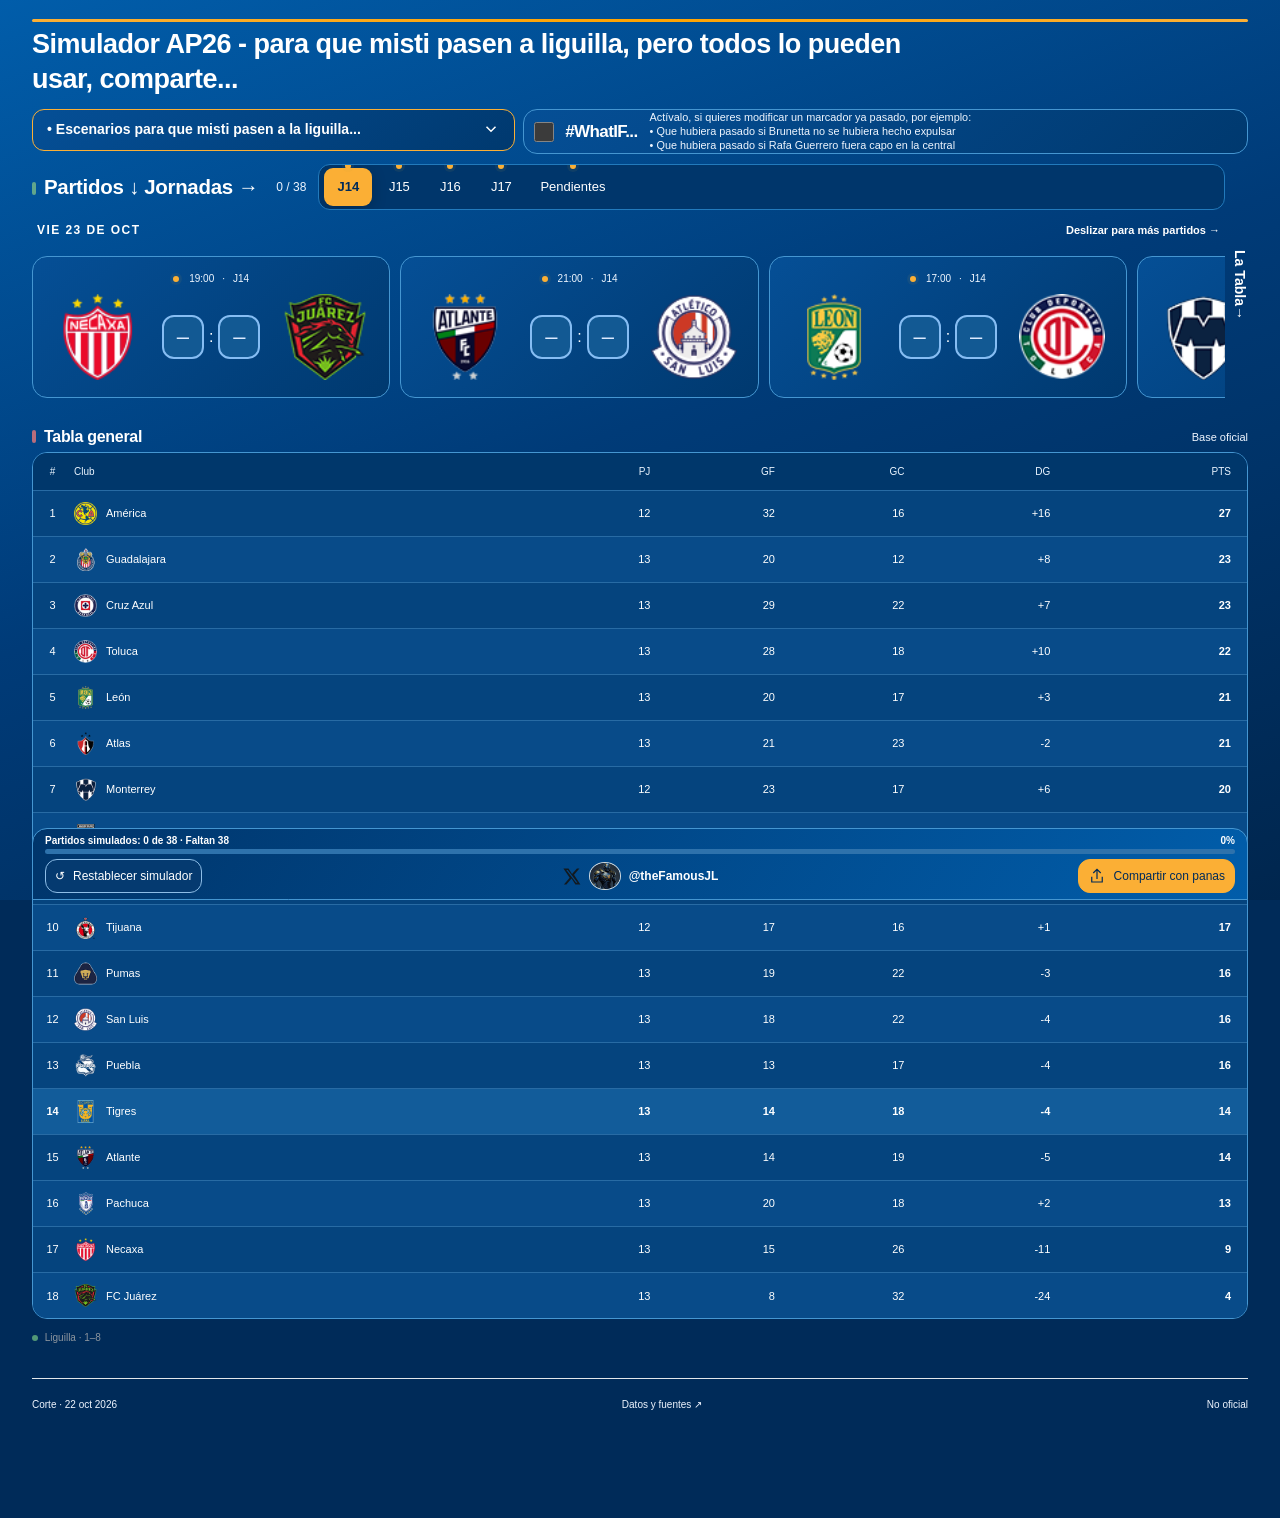
==== index.html @ 6bd2f75b "Add files via upload" ====
<!DOCTYPE html>
<html lang="es"><head><meta charset="utf-8"/><meta content="width=device-width,initial-scale=1,viewport-fit=cover" name="viewport"/><meta content="#015DAA" name="theme-color"/><meta content="Simulador de cierre del Apertura 2026. Jornadas 14 a 17 y partidos pendientes." name="description"/><title>Simulador AP26 · @theFamousJL</title><link href="style.css?v=13" rel="stylesheet"/><script defer="" src="data.js?v=5"></script><script defer="" src="scenarios.js?v=5"></script><script defer="" src="engine.js?v=5"></script><script defer="" src="app.js?v=13"></script><script defer="" src="share.js?v=5"></script><style>
/* Ajustes Octubre 2026: index.html autocontenido, sin cambiar archivos JS/CSS externos. */
.brand{min-width:0;flex:1}.brand>div{min-width:0}.brand h1{font-size:clamp(16px,2.4vw,25px);line-height:1.17;max-width:340px;text-wrap:balance}
.header-actions{flex-shrink:0}
.tigres{display:block;padding:20px 24px}.tigres-title{width:100%;min-width:0}.tigres-summary{min-width:0}.tigres-title .sim-tag{margin-left:auto}
.scenario-toggle{display:inline-flex;justify-content:center;align-items:center;gap:6px;margin-left:auto;padding:9px 12px;border:1px solid #e4ddc9;border-radius:11px;background:#fff;color:#655b45;font-size:12px;font-weight:650;white-space:nowrap;min-height:40px}
.scenario-toggle svg{transition:transform .28s ease}.tigres.is-open .scenario-toggle svg{transform:rotate(180deg)}
.scenario-panel{display:grid;grid-template-rows:0fr;opacity:0;transition:grid-template-rows .3s ease,opacity .25s ease;visibility:hidden}
.tigres.is-open .scenario-panel{grid-template-rows:1fr;opacity:1;visibility:visible}
.scenario-panel-inner{min-height:0;overflow:hidden}.scenario-panel .scenario-grid{margin-top:0;padding-top:0;display:grid;grid-template-columns:repeat(4,minmax(0,1fr));gap:10px}
.tigres.is-open .scenario-panel .scenario-grid{padding-top:18px}
.scenario{min-width:0}.scenario-toggle:focus-visible{outline:3px solid #2a85c8;outline-offset:3px}
/* Los nombres permanecen en el DOM de app.js, pero no se muestran en las tarjetas. */
.game-line{grid-template-columns:minmax(0,1fr) minmax(100px,116px) minmax(0,1fr);gap:6px}
.game-line .club{justify-content:center;min-width:0}.game-line .club.away{justify-content:center}
.game-line .club img{width:60px;height:60px;max-width:100%;object-fit:contain}
.game-line .club span{display:none}
.game{padding-top:15px;padding-bottom:15px}.game-line .scores{min-width:0}
/* Selección suave, sin mover el nav ni las tarjetas. */
#rounds button{transition:background-color .23s ease,color .23s ease,box-shadow .23s ease,transform .23s ease}
#rounds button.active{box-shadow:0 2px 9px #175b4624}
#rounds button.round-picked{animation:round-pick .26s ease-out}
@keyframes round-pick{0%{transform:scale(.95)}65%{transform:scale(1.025)}100%{transform:scale(1)}}
@media(max-width:900px){.game-line .club img{width:54px;height:54px}}
@media(max-width:700px){
 .brand h1{font-size:clamp(15px,4.2vw,19px);max-width:240px}
 .tigres{padding:17px}.tigres-title{gap:10px}.tigres-title img{width:45px;height:45px}
 .tigres-title .sim-tag{display:none}.scenario-toggle{margin-left:auto;padding:9px;min-width:39px}
 .scenario-toggle-label{display:none}.scenario-panel .scenario-grid{gap:8px}
 .scenario-panel .scenario{padding:10px 8px}
 .game-line{grid-template-columns:minmax(0,1fr) minmax(96px,110px) minmax(0,1fr);gap:5px}
 .game-line .club img{width:48px;height:48px}
}
@media(max-width:380px){.brand h1{font-size:15px}.brand{gap:7px}.header-actions{gap:4px}.header-actions .quiet{min-width:39px;padding:8px}.avatar-icon{width:36px;height:36px}.game-line{grid-template-columns:minmax(0,1fr) 98px minmax(0,1fr)}}
@media(prefers-reduced-motion:reduce){.scenario-panel,.scenario-toggle svg,#rounds button{transition:none!important}#rounds button.round-picked{animation:none!important}}

/* Diseño v2: editor móvil, barra de avance y acceso a compartir */
header{gap:12px}.brand h1{max-width:none}
.tigres{padding:9px 16px;border-radius:12px}.scenario-toggle{display:flex;width:100%;min-height:36px;justify-content:space-between;align-items:center;text-align:left;border:0;background:transparent;padding:4px 6px;margin:0;color:inherit;font-size:13px;font-weight:600;white-space:normal;gap:12px}.scenario-toggle svg{flex-shrink:0;width:18px;height:18px;transition:transform .24s ease}.tigres.is-open .scenario-toggle svg{transform:rotate(180deg)}.scenario-panel{transition:grid-template-rows .23s ease,opacity .2s ease}.tigres.is-open .scenario-panel .scenario-grid{padding-top:10px}.scenario-toggle:focus-visible{outline:2px solid #278059}
.game-line{grid-template-columns:minmax(0,1fr) minmax(104px,126px) minmax(0,1fr);gap:6px}.game-line .club img{height:104px;width:104px;max-width:100%;object-fit:contain}.game-line .club{min-width:0}.game{overflow:visible;transition:box-shadow .18s ease,border-color .18s ease}.game:focus-within{position:relative;z-index:2;box-shadow:0 0 0 3px #20d779,0 0 18px 5px #25e48085,0 0 32px 8px #25e48050;border-color:#17ac5d}.game-line .scores input:focus{outline:3px solid #0b9c58;outline-offset:2px;box-shadow:0 0 0 5px #33e28b55,0 0 18px #29de85}
.sim-bottom-bar{position:sticky;bottom:0;z-index:30;background:color-mix(in srgb,white 96%,#e4f4ea);border:1px solid #d7e4da;border-bottom:0;border-radius:15px 15px 0 0;padding:12px 15px max(12px,env(safe-area-inset-bottom));box-shadow:0 -5px 25px #1629231c;backdrop-filter:blur(12px);margin:24px 0 0}.sim-progress-top{display:flex;justify-content:space-between;gap:12px;font-size:12px;color:#285139;font-weight:700;margin-bottom:7px}.sim-progress-track{height:9px;border-radius:20px;background:#dfeae2;overflow:hidden}.sim-progress-track>div{height:100%;width:0%;border-radius:inherit;background:linear-gradient(90deg,#1e9d54,#42dd77);transition:width .32s ease}.sim-bottom-actions{display:flex;justify-content:space-between;align-items:center;gap:10px;margin-top:11px}.sim-bottom-actions .header-actions{display:contents}.sim-bottom-actions #reset{order:0}.sim-bottom-actions #share-toggle{order:1;margin-left:auto;background:#145e3b;color:white;border-color:#145e3b}.sim-bottom-actions #share-toggle svg{width:18px;height:18px}.sim-bottom-actions #share-menu{position:absolute;bottom:calc(100% - 4px);top:auto;right:12px;z-index:45;min-width:190px}.sim-bottom-actions button{white-space:nowrap}
@media(max-width:900px){.game-line .club img{height:90px;width:90px}}
@media(max-width:700px){.tigres{padding:8px 10px}.scenario-toggle{font-size:12px}.game-line{grid-template-columns:minmax(0,1fr) minmax(90px,108px) minmax(0,1fr);gap:3px}.game-line .club img{width:min(23vw,82px);height:min(23vw,82px)}.game{padding-left:9px;padding-right:9px}.sim-bottom-bar{margin-left:-2px;margin-right:-2px;padding:10px 11px max(10px,env(safe-area-inset-bottom))}.sim-bottom-actions .quiet{font-size:12px;padding:9px 10px}}
@media(max-width:380px){.game-line{grid-template-columns:minmax(0,1fr) 94px minmax(0,1fr)}.game-line .club img{width:min(22vw,72px);height:min(22vw,72px)}.sim-bottom-actions .quiet{font-size:11px;padding:9px 7px}}
@media(prefers-reduced-motion:reduce){.game,.game-line .scores input,.sim-progress-track>div{transition:none!important}}

/* Ajustes v3 — cabecera simple, logos alineados y firma centrada */
.simple-header{display:block;padding-block:19px 16px}
.simple-header h1{font-size:clamp(17px,2.65vw,27px);line-height:1.3;max-width:1050px;margin:0;overflow-wrap:break-word;text-wrap:pretty}
/* Celdas simétricas de anchura fija: los escudos tienen el mismo centro óptico de contenedor. */
.game-line{grid-template-columns:minmax(0,1fr) minmax(104px,126px) minmax(0,1fr);align-items:center}
.game-line .club,.game-line .club.away{display:flex;justify-content:center;align-items:center;width:100%;min-width:0;min-height:110px;flex-direction:row;padding:0;margin:0}
.game-line .club img{display:block;flex:0 0 auto;width:104px;height:104px;max-width:100%;max-height:100%;object-fit:contain;object-position:center center;margin:0 auto}
.sim-bottom-actions{display:grid;grid-template-columns:minmax(0,1fr) auto minmax(0,1fr);align-items:center;column-gap:12px}
.sim-bottom-actions .header-actions{display:contents}
.sim-bottom-actions #reset{grid-column:1;grid-row:1;justify-self:start;order:initial}
.sim-bottom-actions #share-toggle{grid-column:3;grid-row:1;justify-self:end;margin-left:0;order:initial}
.social-signature{grid-column:2;grid-row:1;display:flex;align-items:center;justify-content:center;gap:8px;white-space:nowrap;color:#121a20;font-size:12px;font-weight:800}
.signature-x{width:19px;height:19px;flex:0 0 19px}
.signature-avatar{width:32px;height:32px;flex:0 0 32px;object-fit:cover;border-radius:50%;border:1px solid #d4dce0}
@media(max-width:900px){.game-line .club,.game-line .club.away{min-height:96px}.game-line .club img{width:90px;height:90px}}
@media(max-width:700px){.simple-header{padding-block:13px}.simple-header h1{font-size:clamp(16px,4vw,21px)}.game-line .club,.game-line .club.away{min-height:84px}.game-line .club img{width:min(23vw,82px);height:min(23vw,82px)}.sim-bottom-actions{column-gap:6px}.social-signature{gap:4px;font-size:10px}.signature-x{width:14px;height:14px;flex-basis:14px}.signature-avatar{width:25px;height:25px;flex-basis:25px}.sim-bottom-actions .quiet{font-size:10px;padding:8px 6px}}
@media(max-width:430px){.sim-bottom-actions{grid-template-columns:minmax(0,1fr) auto minmax(0,1fr);gap:4px}.social-signature{flex-wrap:wrap;max-width:83px;row-gap:2px}.signature-handle{width:100%;text-align:center;font-size:9px}.sim-bottom-actions #reset{max-width:100%;white-space:normal;text-align:center;line-height:1.2}.sim-bottom-actions #share-toggle{max-width:100%;white-space:normal;text-align:center;line-height:1.2}.game-line .club,.game-line .club.away{min-height:75px}.game-line .club img{width:min(22vw,72px);height:min(22vw,72px)}}

/* V7: Vertical uses the original V3 layout. Horizontal uses the V6 arrangement. */
.quick-controls{display:none}
.landscape-help,.swipe-hint{display:none}
@media (orientation:landscape) and (min-width:560px){
 main{max-width:1650px;padding-top:clamp(8px,1.5vw,20px)!important}
 header.simple-header{padding-top:8px!important;padding-bottom:6px!important;margin-bottom:6px!important}
 .quick-controls{display:grid;grid-template-columns:minmax(0,2fr) minmax(0,3fr);align-items:start;gap:8px;margin-bottom:10px;min-width:0}
 .quick-controls>.tigres,.quick-controls>.whatif-control{min-width:0}
 .quick-controls>.tigres{padding:1px 8px!important;margin:0!important}
 .quick-controls .scenario-toggle{font-size:clamp(11px,1.25vw,14px)!important;min-height:36px!important;gap:5px}
 .quick-controls .scenario-toggle span{overflow:hidden;text-overflow:ellipsis;white-space:nowrap}
 .quick-controls .scenario-toggle span::before{content:'• ';}
 .quick-controls .whatif-control{padding:1px 10px!important;display:flex;align-items:center;justify-content:space-between;flex-wrap:wrap;column-gap:10px;min-height:38px!important;margin:0!important}
 .quick-controls .whatif-control label{font-size:clamp(13px,1.5vw,17px)!important}
 .quick-controls .whatif-control>p,.quick-controls .whatif-control>.whatif-examples{display:none!important}
 .landscape-help{display:block;max-width:100%;font-size:12px;color:#47705a}
 .landscape-help summary{cursor:pointer;font-size:12px;font-weight:700}
 .landscape-help[open]{flex-basis:100%}
 .landscape-help p{margin:5px 2px;font-size:12px;line-height:1.35}
 .layout{display:flex!important;flex-direction:column;gap:15px!important;min-width:0}
 .layout>.matches,.layout>.standings{width:100%;min-width:0;grid-column:auto!important;grid-row:auto!important}
 .section-head{margin-bottom:6px}
 #rounds{width:100%;padding:3px 5px!important;min-height:0!important;margin-bottom:4px!important;gap:3px}
 #rounds button{min-height:31px!important;padding:4px 10px!important;font-size:12px!important}
 .swipe-hint{display:block;color:#657b78;font-size:11px;font-weight:700;text-align:right;margin:3px 5px 7px}
 .layout>.standings{margin-top:3px}
 #fixtures{display:flex;align-items:stretch;gap:10px;overflow-x:auto;overflow-y:hidden;scroll-snap-type:x proximity;overscroll-behavior-x:contain;padding:5px 5px 12px;scrollbar-width:thin;-webkit-overflow-scrolling:touch}
 #fixtures>.game{flex:0 0 clamp(245px,28vw,360px);margin:0;scroll-snap-align:start;align-self:stretch;min-width:0;display:flex;flex-direction:column;justify-content:center}
 #fixtures>.day{flex:0 0 85px;min-width:85px;align-self:center;margin:0!important;line-height:1.5;white-space:normal;font-size:11px}
 #fixtures .game-line{grid-template-columns:minmax(0,1fr) minmax(94px,116px) minmax(0,1fr)!important}
 #fixtures .game-line .club img{width:min(7.8vw,104px);height:min(7.8vw,104px)}
 .sim-bottom-bar{padding:6px 12px max(6px,env(safe-area-inset-bottom))!important;margin-top:12px}
 .sim-progress-top{font-size:10px;margin-bottom:3px}
 .sim-progress-track{height:5px}
 .sim-bottom-actions{margin-top:5px;gap:8px}
 .sim-bottom-actions .quiet{padding:6px 9px!important;min-height:34px;font-size:12px!important}
 .signature-avatar{width:28px!important;height:28px!important}
 .signature-handle{font-size:12px!important}
}
@media(prefers-reduced-motion:reduce){#fixtures{scroll-behavior:auto}}

/* V8: orientación horizontal; fecha fija que sigue al primer partido visible. */
.fixtures-info,.standings-scroll-hint{display:none}
@media (orientation:landscape) and (min-width:560px){
 .quick-controls{grid-template-columns:minmax(0,2fr) minmax(0,3fr)}
 .quick-controls .whatif-control{flex-wrap:nowrap!important;gap:12px;align-items:center!important}
 .quick-controls .whatif-control label{flex:0 0 auto;white-space:nowrap}
 .quick-controls .landscape-help{display:flex;flex:1;flex-direction:column;justify-content:center;gap:1px;min-width:0;line-height:1.18;font-size:clamp(9px,.85vw,12px)}
 .quick-controls .landscape-help span{display:block}
 .fixtures-info{display:flex;align-items:center;justify-content:space-between;gap:12px;margin:4px 5px 5px;min-height:24px}
 #visible-match-date{font-size:12px;font-weight:750;letter-spacing:.12em;color:#81909c;text-transform:uppercase;white-space:nowrap}
 .fixtures-info .swipe-hint{margin:0;display:block}
 #fixtures>.day{display:none!important}
 .standings-scroll-hint{display:block;text-align:right;color:#657b78;font-weight:700;font-size:11px;margin:6px 6px 0}
}

/* V9: controles de jornadas en la misma línea, exclusivamente horizontal. */
.landscape-match-title,.table-direction-hint{display:none}
@media (orientation:landscape) and (min-width:560px){
 .layout>.matches{display:grid!important;grid-template-columns:minmax(250px,23%) minmax(0,1fr);align-items:center;column-gap:12px;row-gap:4px;position:relative;padding-right:23px}
 .layout>.matches>.section-head{grid-column:1;grid-row:1;margin:0!important;display:flex;align-items:center;gap:8px;min-width:0}
 .layout>.matches>.section-head h2{font-size:clamp(17px,1.6vw,24px);white-space:nowrap;line-height:1.2}
 .layout>.matches>.section-head #progress{margin-left:auto;white-space:nowrap;font-size:12px}
 .portrait-match-title{display:none}
 .landscape-match-title{display:inline}
 .layout>.matches>#rounds{grid-column:2;grid-row:1;min-width:0;max-width:100%;overflow-x:auto!important;display:flex;align-items:stretch;flex-wrap:nowrap;scrollbar-width:thin;margin:0!important;white-space:nowrap}
 .layout>.matches>#rounds button{flex:1 0 auto;min-width:0!important;white-space:nowrap;padding:4px clamp(3px,.65vw,10px)!important}
 .layout>.matches>#rounds:has(button:nth-child(10)) button{font-size:10px!important;padding:3px 5px!important;flex:0 0 auto}
 .layout>.matches>.fixtures-info,.layout>.matches>#fixtures,.layout>.matches>.standings-scroll-hint{grid-column:1/-1;min-width:0}
 .layout>.matches>.standings-scroll-hint{display:none!important}
 .layout>.matches>.table-direction-hint{display:block;position:absolute;right:0;top:86px;writing-mode:vertical-rl;text-orientation:mixed;white-space:nowrap;color:#627b75;font-weight:700;font-size:clamp(11px,1.1vw,16px);pointer-events:none}
}

/* V10: only landscape — more touch-friendly rounds, compact match cards. */
@media (orientation:landscape) and (min-width:560px){
 .layout>.matches>#rounds button{flex:0 0 auto!important;min-width:48px!important;min-height:38px!important;padding:7px 12px!important;font-size:13px!important;touch-action:manipulation}
 .layout>.matches>#rounds:has(button:nth-child(10)) button{min-width:45px!important;min-height:38px!important;padding:7px 10px!important;font-size:12px!important}
 #fixtures>.game{min-height:142px!important;padding-top:8px!important;padding-bottom:8px!important;justify-content:center}
 #fixtures .game-line .club,#fixtures .game-line .club.away{min-height:0!important}
 #fixtures .game-line .club img{width:min(7vw,86px)!important;height:min(7vw,86px)!important}
 #fixtures .game-line{min-height:0!important;gap:4px!important}
 .layout>.matches>.table-direction-hint{font-size:clamp(11px,1.1vw,16px)}
}

/* V12: En pantallas táctiles, al editar un marcador la cintilla no debe
   subir sobre el teclado virtual de iOS Safari. Se restaura al salir del campo. */
@media (hover: none) and (pointer: coarse) {
  html.score-field-editing .sim-bottom-bar {
    display: none !important;
  }
}

/* V13 · Identidad Tigres: Azul Pantone 286 C, Amarillo Pantone 137 C, Blanco */
:root{--tg-blue:#015DAA;--tg-blue-dark:#002B59;--tg-yellow:#FBAF35;--tg-white:#FFFFFF;background:var(--tg-blue-dark)!important;color:#fff!important;color-scheme:dark}
html,body{background:linear-gradient(160deg,#015DAA 0%,#003B78 48%,#00264E 100%) fixed!important;color:#fff!important}
main{color:#fff!important}h1,h2,h3,strong,label,summary,th,td,.section-head,.club,.current,.eyebrow,.day,.game-top,.scenario,.whatif-control,.whatif-control label,.whatif-control p,.sim-progress-top,.signature-handle,.signature-block,.sim-bottom-bar,.fixtures-info,.swipe-hint,.standings-scroll-hint,.table-direction-hint{color:#fff!important}
header:before{background:linear-gradient(90deg,#FBAF35,#FFA300,#FBAF35)!important;opacity:1!important}
.brand h1{color:#fff!important}
p,small,.sub,.section-head>span,.day,.game-top,.game-top span,footer,.whatif-examples,.landscape-help{color:#eff6ff!important}
.tigres,.whatif-control,.quick-controls .whatif-control,.game,.table-wrap,.sim-bottom-bar,.scenario-panel,.scenario{background:linear-gradient(140deg,#054f96,#00396f)!important;border:1px solid #4596d1!important;color:#fff!important;box-shadow:none}
.tigres{border-color:#FBAF35!important}
.scenario-toggle{color:#fff!important;background:transparent!important;border-color:transparent!important}
.scenario-toggle svg, .quiet svg{color:#fff!important}
.scenario,.scenario small,.scenario strong{color:#fff!important}
.scenario.active{background:#FBAF35!important;border-color:#FBAF35!important;color:#002a55!important}
.scenario.active small,.scenario.active strong{color:#002a55!important}
.whatif-control input[type=checkbox]{accent-color:#FBAF35!important}
#rounds,nav#rounds{background:#00366b!important;border:1px solid #227abc!important}
#rounds button{background:transparent!important;color:#fff!important;border-color:transparent!important}
#rounds button.active{background:#FBAF35!important;color:#002b59!important;box-shadow:0 4px 15px #0003!important}
.signal,.round-signal,.match-signal{background:#FBAF35!important}
.game{border-radius:15px!important}
.game.tiger-game{border-color:#FBAF35!important}
.game:focus-within{border-color:#FBAF35!important;box-shadow:0 0 0 3px #FBAF35,0 0 20px 4px #FBAF3580!important}
.scores input{background:#125993!important;border:2px solid #86BDF3!important;color:#fff!important;border-radius:12px!important;font-weight:800!important;font-size:22px!important;min-width:0;caret-color:#FBAF35}
.scores input::placeholder{color:#dbeaff!important;opacity:1}
.scores input:focus{border-color:#FBAF35!important;outline:2px solid #FBAF35!important;box-shadow:0 0 0 3px #FBAF3544!important}
.scores span{color:#fff!important}
.table-wrap{overflow:hidden!important}table th{background:#00376b!important;color:#eaf5ff!important}table td{background:#05447e!important;color:#fff!important;border-color:#286ba4!important}table tr:nth-child(even) td{background:#084b89!important}table tr.tigres-row td{background:#125c9a!important;color:#fff!important}
.quiet,.sim-bottom-actions .quiet{color:#fff!important;background:#053a70!important;border:1px solid #8dbde7!important}
.sim-bottom-bar{border-color:#4596d1!important;background:linear-gradient(120deg,#00356b,#015DAA)!important}
.sim-progress-track{background:#2e72ac!important}.sim-progress-fill,#completion-fill{background:#FBAF35!important}
.sim-bottom-actions button.share-bottom,.sim-bottom-actions .share-btn,.sim-bottom-actions .primary,.sim-share-btn,#share-toggle{background:#FBAF35!important;color:#002b59!important;border-color:#FBAF35!important}
.sim-bottom-actions button.share-bottom *,.sim-bottom-actions .share-btn *,.sim-bottom-actions .primary *,.sim-share-btn *,#share-toggle *{color:#002b59!important}
#visible-match-date,.fixtures-info .swipe-hint,.table-direction-hint{color:#fff!important}
:focus-visible{outline-color:#FBAF35!important}
/* Conservar sin cambios la regla de ocultar la cintilla durante edición móvil (V12). */
</style></head><body><main>
<header class="simple-header"><h1>Simulador AP26 - para que misti pasen a liguilla, pero todos lo pueden usar, comparte...</h1></header><div aria-label="Accesos a escenarios y WhatIF" class="quick-controls" id="landscape-controls"></div>
<section aria-label="Escenarios para la liguilla" class="tigres"><button aria-controls="scenario-panel" aria-expanded="false" aria-label="Desplegar escenarios" class="scenario-toggle" id="scenario-toggle" type="button"><span>Escenarios para que misti pasen a la liguilla...</span><svg aria-hidden="true" fill="none" height="20" stroke="currentColor" stroke-width="2" viewbox="0 0 24 24" width="20"><path d="m6 9 6 6 6-6"></path></svg></button><span class="sr-only">Posición proyectada de Tigres: <strong id="tigres-pos">14.º</strong>, <span id="tigres-points">14 pts</span></span><div class="scenario-panel" id="scenario-panel" inert=""><div class="scenario-panel-inner"><div class="scenario-grid" id="scenarios"></div></div></div></section>
<div class="layout"><section class="matches"><div class="section-head"><h2><span class="portrait-match-title">Partidos</span><span class="landscape-match-title">Partidos ↓ Jornadas →</span></h2><span id="progress"></span></div><div class="whatif-control"><label><input id="whatif" type="checkbox"/><span>#WhatIF...</span></label><p>Actívalo, si quieres modificar un marcador ya pasado, por ejemplo:</p><div class="whatif-examples"><p>• Que hubiera pasado si Brunetta no se hubiera hecho expulsar<br/>• Que hubiera pasado si Rafa Guerrero fuera capo en la central</p></div><div class="whatif-help landscape-help"><span>Actívalo, si quieres modificar un marcador ya pasado, por ejemplo:</span><span>• Que hubiera pasado si Brunetta no se hubiera hecho expulsar</span><span>• Que hubiera pasado si Rafa Guerrero fuera capo en la central</span></div></div><nav aria-label="Jornadas" id="rounds"></nav><div class="fixtures-info"><time id="visible-match-date" aria-live="off"></time><span aria-hidden="true" class="swipe-hint">Deslizar para más partidos →</span></div><div id="fixtures"></div><p class="standings-scroll-hint" aria-hidden="true">↓ Deslizar abajo para ver la tabla general</p><span class="table-direction-hint" aria-hidden="true">La Tabla→</span></section>
<section class="standings"><div class="section-head"><h2>Tabla general</h2><span id="table-state">Base oficial</span></div><div class="table-wrap"><table><thead><tr><th>#</th><th>Club</th><th>PJ</th><th class="extra">GF</th><th class="extra">GC</th><th>DG</th><th>PTS</th></tr></thead><tbody id="table"></tbody></table></div><div class="legend"><span><i></i> Liguilla · 1–8</span><span id="tie-note"></span></div></section></div>
<footer><span>Corte · 22 oct 2026</span><a href="fuentes.html" rel="noopener" target="_blank">Datos y fuentes ↗</a><span>No oficial</span></footer><div aria-label="Progreso y acciones del simulador" class="sim-bottom-bar"><div class="sim-progress-top"><span id="completion-label">Partidos simulados: 0 de 38</span><span id="completion-percent">0%</span></div><div aria-label="Partidos pendientes simulados" aria-valuemax="100" aria-valuemin="0" aria-valuenow="0" class="sim-progress-track" id="completion-meter" role="progressbar"><div id="completion-fill"></div></div><div class="sim-bottom-actions"><div aria-label="X, avatar de @theFamousJL" class="social-signature"><svg aria-label="X" class="signature-x" role="img" viewbox="0 0 24 24"><path d="M18.9 2H22l-6.8 7.77L23.2 22h-6.26l-4.91-7.42L5.54 22H2.4l7.28-8.34L1.8 2h6.42l4.44 6.78L18.9 2Zm-1.1 18h1.74L7.27 3.89H5.41Z" fill="currentColor"></path></svg><img alt="Avatar de @theFamousJL" class="signature-avatar" src="assets/avatar.png"/><span class="signature-handle">@theFamousJL</span></div><div class="header-actions"><button aria-controls="share-menu" aria-expanded="false" aria-label="Compartir simulación" class="quiet" id="share-toggle"><svg aria-hidden="true" fill="none" height="18" stroke="currentColor" stroke-width="1.6" viewbox="0 0 24 24" width="18"><path d="M12 16V3m-5 5 5-5 5 5M5 13v7h14v-7"></path></svg><span>Compartir con panas</span></button><div hidden="" id="share-menu"><button data-share="image">Imagen <span>PNG</span></button><button data-share="json">JSON <span>↓</span></button><button data-share="link">Enlace <span>↗</span></button></div><button aria-label="Restablecer todos los marcadores" class="quiet" id="reset">↺ <span>Restablecer simulador</span></button></div></div></div><div aria-live="polite" class="sr-only" id="live"></div>
<span class="sr-only" id="save-status" role="status"></span><dialog id="image-dialog"><form method="dialog"><div class="dialog-heading"><h2>Compartir imagen</h2><button aria-label="Cerrar imagen" class="close-button">×</button></div><label for="simulation-name">Nombre de la simulación</label><input autocomplete="off" id="simulation-name" maxlength="80" placeholder="Mi simulación"/><label for="simulator-handle">Tu @ en X <span class="optional">· opcional</span></label><input autocapitalize="none" autocomplete="off" id="simulator-handle" maxlength="16" placeholder="@usuario" spellcheck="false"/><button class="quiet" id="export-image" type="button">Descargar imagen</button><p id="image-status" role="status"></p></form></dialog><dialog id="link-dialog"><form method="dialog"><div class="dialog-heading"><h2>Compartir enlace</h2><button aria-label="Cerrar" class="close-button">×</button></div><div id="host-field"><label for="public-url">URL de tu GitHub Pages</label><input autocomplete="url" id="public-url" placeholder="https://usuario.github.io/repositorio/" type="url"/><button class="quiet" id="build-link" type="button">Crear enlace</button></div><label class="sr-only" for="share-url">Enlace de la simulación</label><textarea id="share-url" placeholder="Enlace de tu simulación" readonly="" rows="3"></textarea><button class="quiet" id="copy-link" type="button">Copiar enlace</button><p id="share-status" role="status"></p></form></dialog></main><script>
/* Los scripts con defer terminan antes de DOMContentLoaded. */
document.addEventListener('DOMContentLoaded',()=>{
  const progress=document.getElementById('progress');
  const updateMeter=()=>{const parts=(progress?.textContent||'0 / 38').match(/(\d+)\s*\/\s*(\d+)/);if(!parts)return;const done=+parts[1],total=+parts[2],pct=total?Math.round(done/total*100):100;document.getElementById('completion-label').textContent=`Partidos simulados: ${done} de ${total} · Faltan ${total-done}`;document.getElementById('completion-percent').textContent=pct+'%';document.getElementById('completion-fill').style.width=pct+'%';document.getElementById('completion-meter').setAttribute('aria-valuenow',pct)};
  new MutationObserver(updateMeter).observe(progress,{childList:true,characterData:true,subtree:true});updateMeter();
  document.getElementById('reset').addEventListener('click',e=>{if(!window.confirm('¿Estás seguro de echar por la borda todo, como Ángel Correa?')){e.stopImmediatePropagation();e.preventDefault()}},true);
  document.querySelectorAll('#fixtures input[data-side]').forEach(el=>el.setAttribute('inputmode','numeric'));
  const tigres=document.querySelector('.tigres');
  const toggle=document.getElementById('scenario-toggle');
  const panel=document.getElementById('scenario-panel');
  toggle.addEventListener('click',()=>{
    const open=tigres.classList.toggle('is-open');
    toggle.setAttribute('aria-expanded',String(open));
    toggle.setAttribute('aria-label',open?'Ocultar escenarios de Tigres':'Mostrar escenarios de Tigres');
    panel.inert=!open;
  });
  document.getElementById('rounds').addEventListener('click',event=>{
    const button=event.target.closest('button[data-round]');
    if(!button)return;
    button.classList.remove('round-picked');
    void button.offsetWidth;
    button.classList.add('round-picked');
  });
});
</script><script>
document.addEventListener('DOMContentLoaded',()=>{
  const quick=document.getElementById('landscape-controls');
  const scenario=document.querySelector('section.tigres');
  const matches=document.querySelector('.layout .matches');
  const whatif=document.querySelector('.whatif-control');
  const sectionHead=matches?.querySelector('.section-head');
  const header=document.querySelector('header.simple-header');
  if(!quick||!scenario||!matches||!whatif||!sectionHead||!header)return;
  const landscape=window.matchMedia('(orientation: landscape) and (min-width: 560px)');
  const place=()=>{
    const active=document.activeElement;
    const focusedInside=(scenario.contains(active)||whatif.contains(active))?active:null;
    if(landscape.matches){quick.append(scenario,whatif)}
    else {header.insertAdjacentElement('afterend',scenario);sectionHead.insertAdjacentElement('afterend',whatif)}
    if(focusedInside&&document.activeElement!==focusedInside)focusedInside.focus({preventScroll:true});
  };
  place();landscape.addEventListener('change',place);
});
</script><script>
/* Track the date of the first partially visible match in the horizontal fixtures carousel. */
document.addEventListener('DOMContentLoaded',()=>{
 const fixtures=document.getElementById('fixtures');
 const label=document.getElementById('visible-match-date');
 const horizontal=window.matchMedia('(orientation: landscape) and (min-width: 560px)');
 if(!fixtures||!label)return;
 let days=[];let raf=0;
 const scan=()=>{
   let current='';days=[];
   for(const node of fixtures.children){
     if(node.classList.contains('day'))current=node.textContent.trim();
     else if(node.classList.contains('game'))days.push({element:node,date:current});
   }
   update();
 };
 const update=()=>{
   if(!horizontal.matches){label.textContent='';return;}
   const edge=fixtures.getBoundingClientRect().left+5;
   const first=days.find(item=>item.element.getBoundingClientRect().right>edge+1);
   label.textContent=first?.date||days.at(-1)?.date||'';
 };
 const queue=()=>{if(raf)cancelAnimationFrame(raf);raf=requestAnimationFrame(()=>{raf=0;update()})};
 new MutationObserver(scan).observe(fixtures,{childList:true});
 fixtures.addEventListener('scroll',queue,{passive:true});
 horizontal.addEventListener('change',queue);
 window.addEventListener('resize',queue,{passive:true});
 scan();
});
</script>
<script>
/* V12: Gestionar la cintilla durante la edicion de goles en teclado movil.
   La delegacion funciona incluso cuando app.js recrea las tarjetas. */
document.addEventListener('DOMContentLoaded', () => {
  const isScoreInput = element =>
    element instanceof HTMLInputElement &&
    element.matches('#fixtures .scores input[data-id][data-side]');

  document.addEventListener('focusin', event => {
    if (isScoreInput(event.target)) {
      document.documentElement.classList.add('score-field-editing');
    }
  });

  document.addEventListener('focusout', event => {
    if (!isScoreInput(event.target)) return;
    requestAnimationFrame(() => {
      // Al pasar directamente de un marcador a otro, no mostrar la cintilla.
      if (!isScoreInput(document.activeElement)) {
        document.documentElement.classList.remove('score-field-editing');
      }
    });
  });

  window.addEventListener('pageshow', () => {
    if (!isScoreInput(document.activeElement)) {
      document.documentElement.classList.remove('score-field-editing');
    }
  });
});
</script>
</body></html>
---- style.css ----
:root{font-family:-apple-system,BlinkMacSystemFont,"Segoe UI",sans-serif;color:#182735;background:#f7f8fa;font-synthesis:none;font-variant-numeric:tabular-nums}*{box-sizing:border-box}body{margin:0}main{max-width:1160px;margin:auto;padding:40px 32px 24px}button,input{font:inherit}button{cursor:pointer;touch-action:manipulation}button:focus-visible,a:focus-visible,input:focus-visible{outline:3px solid #2a85c8;outline-offset:3px}header{display:flex;align-items:center;justify-content:space-between;margin-bottom:34px}.brand{display:flex;gap:14px;align-items:center}.brand-mark{font-size:22px;font-weight:850;color:#fff;background:#122d46;border-radius:13px;padding:13px 10px;letter-spacing:-2px}h1{font-size:20px;letter-spacing:-.5px;margin:0}p{font-size:12px;color:#77828e;margin:7px 0 0}p span{margin:0 7px;color:#c0c5cb}.quiet{background:none;border:1px solid #dce1e5;border-radius:12px;padding:11px 15px;color:#65717c;min-height:44px}.tigres{border:1px solid #e9e1cb;background:#fffdf7;border-radius:20px;padding:22px 24px;margin-bottom:30px;display:flex;align-items:center;justify-content:space-between;gap:30px}.tigres-title{display:flex;align-items:center;gap:14px}.tigres-title img{width:54px;height:54px;object-fit:contain}.eyebrow{font-size:10px;letter-spacing:1.6px;font-weight:750;color:#8d794b}.current{display:flex;gap:12px;align-items:baseline;margin-top:5px}.current strong{font-size:29px;letter-spacing:-1px}.current span{font-size:13px;color:#8b805f}.sim-tag{display:none;font-size:9px;color:#8d794b}.scenario-grid{display:flex;gap:9px}.scenario{min-width:100px;background:white;border:1px solid #e7e1d4;border-radius:12px;padding:10px 17px;text-align:left;color:#253951}.scenario small{display:block;font-size:9px;letter-spacing:1px;margin-bottom:4px;color:#89909a}.scenario strong{font-size:22px}.scenario.active{background:#163752;color:white;border-color:#163752}.scenario.active small{color:#cbd6df}.layout{display:grid;grid-template-columns:1.12fr 1fr;gap:30px;align-items:start}.section-head{display:flex;align-items:center;justify-content:space-between;margin:0 0 18px}h2{font-size:16px;margin:0;letter-spacing:-.3px}.section-head>span{font-size:11px;color:#8b949c}nav{display:flex;background:#e9edf0;border-radius:12px;padding:4px;gap:3px;margin-bottom:17px}nav button{border:0;background:none;border-radius:9px;flex:1;min-height:42px;font-size:12px;color:#7a8490;white-space:nowrap}nav button.active{background:#fff;color:#1a334a;box-shadow:0 1px 5px #00000009;font-weight:650}.day{font-size:10px;letter-spacing:1.1px;color:#8d96a0;text-transform:uppercase;margin:22px 0 10px}.game{background:#fff;border:1px solid #e8edf0;border-radius:13px;margin-bottom:8px;padding:14px 12px}.game.tiger-game{border-color:#d9c18a}.game-top{display:flex;justify-content:center;color:#9aa2ab;font-size:10px;margin-bottom:10px;gap:8px}.game-line{display:grid;grid-template-columns:1fr 100px 1fr;align-items:center;gap:8px}.club{display:flex;align-items:center;gap:8px;font-size:11px;font-weight:600;min-width:0}.club img{width:29px;height:29px;object-fit:contain;flex-shrink:0}.club.away{flex-direction:row-reverse;text-align:right}.scores{display:flex;align-items:center;gap:5px;justify-content:center}.scores input{width:42px;height:44px;text-align:center;border:1px solid #e3e8ed;background:#f8fafb;border-radius:9px;color:#173b58;font-size:20px;font-weight:650;appearance:textfield;-moz-appearance:textfield}.scores input::-webkit-inner-spin-button{appearance:none}.scores input::placeholder{color:#bbc3ca;font-weight:400}.scores span{color:#c1c8ce}.table-wrap{border:1px solid #e8edf0;border-radius:15px;overflow:hidden;background:#fff}table{border-collapse:collapse;width:100%;font-size:11px;text-align:right}th{font-weight:500;color:#99a1aa;font-size:10px;padding:13px 7px;background:#fcfdfe}th:nth-child(2){text-align:left}td{padding:10px 7px;border-top:1px solid #f1f3f5;height:46px}td:first-child,th:first-child{text-align:center;padding-left:12px;width:34px;color:#9ba4ae}td:nth-child(2){text-align:left}td:last-child,th:last-child{padding-right:16px}td:last-child{font-weight:750;color:#20364b}td .team-cell{display:flex;align-items:center;gap:9px;white-space:nowrap;font-weight:500}.team-cell img{width:23px;height:23px;object-fit:contain}.qualified td:first-child{color:#387878}.cut td{border-bottom:1px dashed #b8cdd0}.tigres-row{background:#fff7de}.tigres-row td,.tigres-row td:last-child{font-weight:750;color:#6a5423}.legend{display:flex;justify-content:space-between;margin-top:13px;color:#8c959e;font-size:10px;gap:10px}.legend i{display:inline-block;width:6px;height:6px;border-radius:50%;background:#589393;margin-right:4px}footer{display:flex;justify-content:space-between;border-top:1px solid #e2e7eb;margin-top:35px;padding-top:20px;color:#9aa2aa;font-size:10px}a{color:inherit;text-decoration:none}.sr-only{position:absolute;width:1px;height:1px;overflow:hidden;clip:rect(0,0,0,0)}@media(max-width:900px){main{padding:25px 20px}.layout{gap:20px}.tigres{gap:15px}.scenario{min-width:78px;padding:10px 13px}.extra{display:none}}@media(max-width:700px){main{padding:24px 16px}header{margin-bottom:24px}h1{font-size:18px}.quiet{padding:10px 12px}.quiet span{display:none}.tigres{display:block;padding:18px;border-radius:17px;margin-bottom:28px}.tigres-title img{height:45px;width:45px}.current strong{font-size:25px}.sim-tag{display:block;margin-left:auto}.scenario-grid{display:grid;grid-template-columns:repeat(4,1fr);gap:8px;margin-top:17px}.scenario{min-width:0;padding:10px 12px}.scenario strong{font-size:22px}.layout{grid-template-columns:1fr;gap:30px}.game-line{grid-template-columns:1fr 98px 1fr;gap:5px}.club{font-size:11px;gap:6px}.club img{height:27px;width:27px}.extra{display:table-cell}.standings{margin-top:0}table{font-size:12px}td{height:45px}footer{font-size:9px}.brand-mark{font-size:20px;padding:12px 9px}}@media(prefers-reduced-motion:no-preference){button{transition:background .15s,color .15s}}
/* Acentos inspirados en la identidad de la Liga MX. */
:root{background:#f7f9f9}header{position:relative;padding-top:15px}header:before{content:"";height:3px;position:absolute;top:0;left:0;right:0;border-radius:4px;background:linear-gradient(90deg,#57a98a 0%,#72ac94 32%,#58a3bf 58%,#bd6477 100%);opacity:.65}.avatar-icon{position:relative;display:grid;place-items:center;width:46px;height:46px;flex-shrink:0;border-radius:50%;background:linear-gradient(135deg,#183c38,#27374c);color:white;font-size:16px;font-weight:700;box-shadow:0 0 0 3px #e7eeeb;overflow:hidden}.avatar-icon img{position:absolute;inset:0;width:100%;height:100%;object-fit:cover}.avatar-icon img[hidden]{display:none}.header-actions{position:relative;display:flex;gap:8px;align-items:center}.header-actions .quiet{display:flex;gap:8px;align-items:center}.simulation-name{display:flex;align-items:center;justify-content:space-between;gap:12px;margin:-7px 0 21px}.simulation-name input{border:0;outline:none;background:transparent;color:#2a4351;font-size:17px;font-weight:550;width:100%;min-width:0;padding:8px 0;text-overflow:ellipsis}.simulation-name input::placeholder{color:#859297}.simulation-name input:focus{box-shadow:0 1px #8cad9e}.simulation-name>span{font-size:9px;color:#869b92;white-space:nowrap}.scenario.active{background:#154e50;border-color:#154e50}nav button.active{color:#206452}.qualified td:first-child{color:#3b9273}.legend i{background:#529877}.cut td{border-bottom-color:#a8cbbd}.section-head h2:before{content:"";display:inline-block;width:4px;height:13px;margin-right:8px;border-radius:3px;background:#61a68c;vertical-align:-1px}.standings .section-head h2:before{background:#b86d7c}#share-menu{position:absolute;top:52px;right:0;width:186px;padding:6px;background:#fff;border:1px solid #e4ebe7;border-radius:14px;box-shadow:0 12px 32px #19352a12;z-index:10}#share-menu button{display:flex;justify-content:space-between;align-items:center;border:0;background:none;width:100%;padding:13px 12px;text-align:left;color:#344b55;font-size:12px;border-radius:9px}#share-menu button:hover{background:#f0f6f3}#share-menu button span{font-size:10px;color:#9aa9a1}dialog{border:1px solid #e3e9e6;border-radius:18px;padding:24px;width:min(460px,calc(100% - 32px));color:#253c49;box-shadow:0 30px 100px #0002}dialog::backdrop{background:#102a3440;backdrop-filter:blur(3px)}.dialog-heading{display:flex;justify-content:space-between;align-items:center;margin-bottom:20px}.close-button{border:0;background:none;font-size:25px;color:#7c8f90;width:40px;height:40px}dialog label{font-size:12px;display:block;margin:12px 0 8px}dialog input,dialog textarea{width:100%;border:1px solid #dce5e0;border-radius:10px;padding:12px;font:14px Arial;background:#f9fbfa;color:#425956;resize:vertical}dialog .quiet{margin-top:10px}dialog p{line-height:1.5}.tigres{background:linear-gradient(110deg,#fffdf7,#fcfdf9);border-color:#e6e6d6}@media(max-width:700px){.simulation-name input{font-size:16px}.header-actions{gap:6px}.header-actions .quiet span{display:none}.header-actions .quiet{min-width:44px;justify-content:center}.brand{gap:11px}h1{font-size:16px}.brand p{font-size:10px}.avatar-icon{width:40px;height:40px}header{margin-bottom:22px}}
.whatif-control{padding:0 2px 15px}.whatif-control label{display:inline-flex;align-items:center;gap:8px;font-size:12px;font-weight:650;color:#3d6b5c;cursor:pointer;min-height:34px}.whatif-control input{accent-color:#43866e;width:17px;height:17px;margin:0}.whatif-control p{font-size:11px;margin:3px 0;line-height:1.6;color:#8a9690}.whatif-control details{font-size:10px;color:#99a39e;margin-top:7px}.whatif-control summary{cursor:pointer}.whatif-control details p{font-size:10px;margin:7px 0 0}#rounds{overflow-x:auto;scrollbar-width:thin;scrollbar-color:#c6d7ce transparent}#rounds button{flex:1 0 49px}#rounds button:last-child{flex-basis:85px}.optional{color:#91a198;font-size:10px}.avatar-icon{background:transparent;box-shadow:none;width:48px;height:48px}.avatar-icon img{object-fit:contain}#image-status{min-height:18px}.brand h1{font-size:20px}@media(max-width:700px){.brand h1{font-size:18px}.avatar-icon{width:42px;height:42px}}
.signal{display:inline-block;width:6px;height:6px;border-radius:50%;background:#c59e44;box-shadow:0 0 0 3px #c59e4415;animation:signal-pulse 1.8s ease-in-out infinite;flex-shrink:0}.signal[hidden]{display:none}#rounds{padding-top:9px}#rounds button{position:relative}.round-signal{position:absolute;top:-5px;left:calc(50% - 3px)}.game-top{align-items:center}.match-signal{margin-right:2px}@keyframes signal-pulse{0%,100%{opacity:.35;box-shadow:0 0 0 2px #c59e440a}50%{opacity:1;box-shadow:0 0 0 4px #c59e4420}}@media(prefers-reduced-motion:reduce){.signal{animation:none}}

.whatif-control{padding:17px 18px;margin-bottom:17px;border:1px solid #dbe8e0;border-radius:14px;background:linear-gradient(115deg,#edf5ef,#f7faf8)}.whatif-control label{font-size:23px;font-weight:750;letter-spacing:-.6px;color:#245e49;gap:11px;min-height:35px}.whatif-control input{width:20px;height:20px}.whatif-control>p{font-size:13px;line-height:1.6;color:#536e61;margin:8px 0 11px}.whatif-examples{border-left:2px solid #a7c8b5;padding-left:12px}.whatif-examples>span{font-size:12px;font-weight:650;color:#547361}.whatif-examples p{font-size:12px;line-height:1.8;color:#6b8073;margin:4px 0 0}@media(max-width:700px){.whatif-control{padding:15px 16px}.whatif-control label{font-size:22px}}

/* Keep the long WhatIF selector inside its grid column. */
.layout{grid-template-columns:minmax(0,1.12fr) minmax(0,1fr)}.layout>section{min-width:0}#rounds{width:100%;max-width:100%;min-width:0;overscroll-behavior-x:contain;-webkit-overflow-scrolling:touch}#rounds button{scroll-margin-inline:8px}@media(max-width:700px){.layout{grid-template-columns:minmax(0,1fr)}}
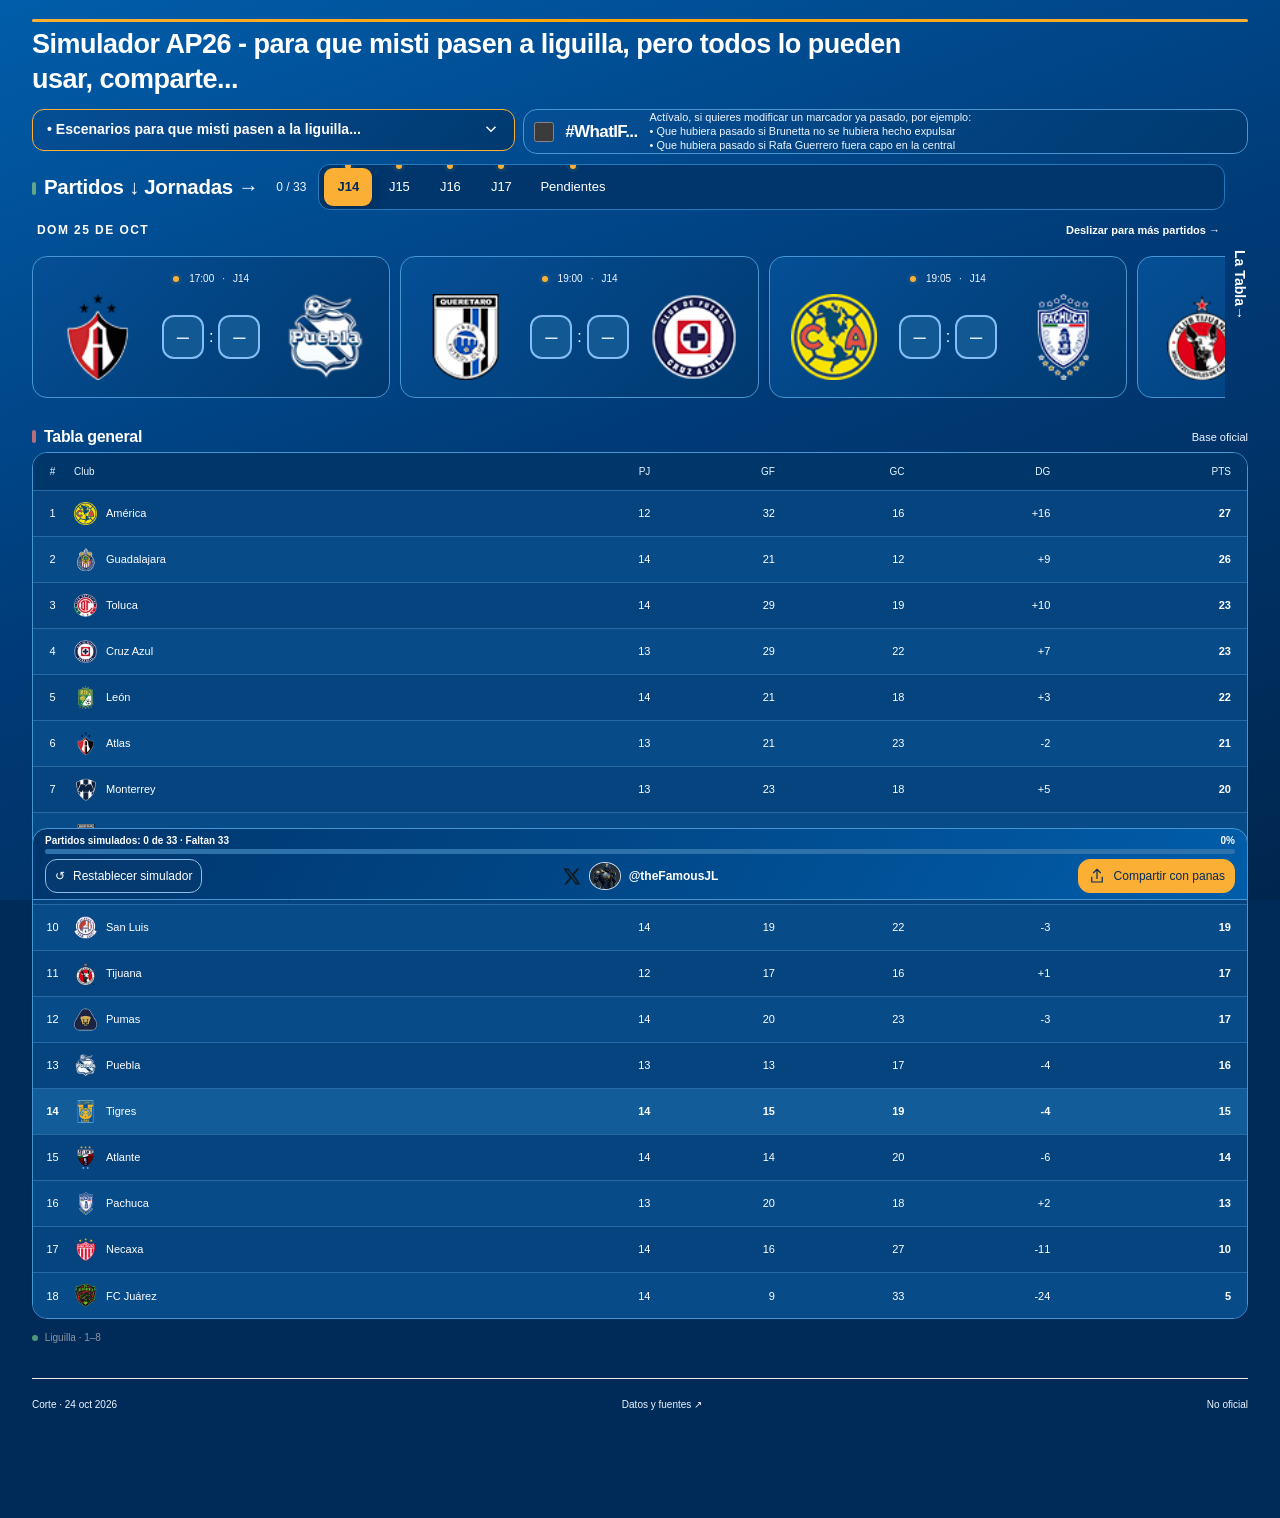
==== commit 4e666dcc: "Add files via upload" ====
--- a/index.html
+++ b/index.html
@@ -1,5 +1,23 @@
 <!DOCTYPE html>
-<html lang="es"><head><meta charset="utf-8"/><meta content="width=device-width,initial-scale=1,viewport-fit=cover" name="viewport"/><meta content="#015DAA" name="theme-color"/><meta content="Simulador de cierre del Apertura 2026. Jornadas 14 a 17 y partidos pendientes." name="description"/><title>Simulador AP26 · @theFamousJL</title><link href="style.css?v=13" rel="stylesheet"/><script defer="" src="data.js?v=5"></script><script defer="" src="scenarios.js?v=5"></script><script defer="" src="engine.js?v=5"></script><script defer="" src="app.js?v=13"></script><script defer="" src="share.js?v=5"></script><style>
+<html lang="es"><head><meta charset="utf-8"/><meta content="width=device-width,initial-scale=1,viewport-fit=cover" name="viewport"/><meta content="#015DAA" name="theme-color"/><meta content="Simulador de cierre del Apertura 2026. Jornadas 14 a 17 y partidos pendientes." name="description"/><title>Simulador AP26 · @theFamousJL</title>
+<!-- SOMISTI: vista previa para redes sociales -->
+<meta property="og:type" content="website"/>
+<meta property="og:locale" content="es_MX"/>
+<meta property="og:site_name" content="SOMISTI"/>
+<meta property="og:title" content="SOMISTI · ¿Sí pasan misti?"/>
+<meta property="og:description" content="Simula el cierre del Apertura 2026, explora escenarios de Tigres y cambia resultados pasados con #WhatIF. Comparte tu tabla con tus panas."/>
+<meta property="og:url" content="https://ingnadaplete.github.io/SOMISTI/"/>
+<meta property="og:image" content="https://ingnadaplete.github.io/SOMISTI/assets/somisti-social-v3.png"/>
+<meta property="og:image:type" content="image/png"/>
+<meta property="og:image:alt" content="SOMISTI: ¿Sí pasan misti? Escudo de Tigres, nombre completo del simulador, avatar y firma @theFamousJL sobre azul y dorado."/>
+<meta name="twitter:card" content="summary_large_image"/>
+<meta name="twitter:site" content="@theFamousJL"/>
+<meta name="twitter:creator" content="@theFamousJL"/>
+<meta name="twitter:title" content="SOMISTI · ¿Sí pasan misti?"/>
+<meta name="twitter:description" content="Simula el cierre del Apertura 2026, explora escenarios de Tigres y cambia resultados pasados con #WhatIF. Comparte tu tabla con tus panas."/>
+<meta name="twitter:image" content="https://ingnadaplete.github.io/SOMISTI/assets/somisti-social-v3.png"/>
+<meta name="twitter:image:alt" content="SOMISTI: ¿Sí pasan misti? Escudo de Tigres, nombre completo del simulador, avatar y firma @theFamousJL sobre azul y dorado."/>
+<link href="style.css?v=13" rel="stylesheet"/><script defer="" src="data.js?v=20261025"></script><script defer="" src="scenarios.js?v=20261025"></script><script defer="" src="engine.js?v=5"></script><script defer="" src="app.js?v=13"></script><script defer="" src="share.js?v=20261025"></script><style>
 /* Ajustes Octubre 2026: index.html autocontenido, sin cambiar archivos JS/CSS externos. */
 .brand{min-width:0;flex:1}.brand>div{min-width:0}.brand h1{font-size:clamp(16px,2.4vw,25px);line-height:1.17;max-width:340px;text-wrap:balance}
 .header-actions{flex-shrink:0}
@@ -195,12 +213,12 @@
 <section aria-label="Escenarios para la liguilla" class="tigres"><button aria-controls="scenario-panel" aria-expanded="false" aria-label="Desplegar escenarios" class="scenario-toggle" id="scenario-toggle" type="button"><span>Escenarios para que misti pasen a la liguilla...</span><svg aria-hidden="true" fill="none" height="20" stroke="currentColor" stroke-width="2" viewbox="0 0 24 24" width="20"><path d="m6 9 6 6 6-6"></path></svg></button><span class="sr-only">Posición proyectada de Tigres: <strong id="tigres-pos">14.º</strong>, <span id="tigres-points">14 pts</span></span><div class="scenario-panel" id="scenario-panel" inert=""><div class="scenario-panel-inner"><div class="scenario-grid" id="scenarios"></div></div></div></section>
 <div class="layout"><section class="matches"><div class="section-head"><h2><span class="portrait-match-title">Partidos</span><span class="landscape-match-title">Partidos ↓ Jornadas →</span></h2><span id="progress"></span></div><div class="whatif-control"><label><input id="whatif" type="checkbox"/><span>#WhatIF...</span></label><p>Actívalo, si quieres modificar un marcador ya pasado, por ejemplo:</p><div class="whatif-examples"><p>• Que hubiera pasado si Brunetta no se hubiera hecho expulsar<br/>• Que hubiera pasado si Rafa Guerrero fuera capo en la central</p></div><div class="whatif-help landscape-help"><span>Actívalo, si quieres modificar un marcador ya pasado, por ejemplo:</span><span>• Que hubiera pasado si Brunetta no se hubiera hecho expulsar</span><span>• Que hubiera pasado si Rafa Guerrero fuera capo en la central</span></div></div><nav aria-label="Jornadas" id="rounds"></nav><div class="fixtures-info"><time id="visible-match-date" aria-live="off"></time><span aria-hidden="true" class="swipe-hint">Deslizar para más partidos →</span></div><div id="fixtures"></div><p class="standings-scroll-hint" aria-hidden="true">↓ Deslizar abajo para ver la tabla general</p><span class="table-direction-hint" aria-hidden="true">La Tabla→</span></section>
 <section class="standings"><div class="section-head"><h2>Tabla general</h2><span id="table-state">Base oficial</span></div><div class="table-wrap"><table><thead><tr><th>#</th><th>Club</th><th>PJ</th><th class="extra">GF</th><th class="extra">GC</th><th>DG</th><th>PTS</th></tr></thead><tbody id="table"></tbody></table></div><div class="legend"><span><i></i> Liguilla · 1–8</span><span id="tie-note"></span></div></section></div>
-<footer><span>Corte · 22 oct 2026</span><a href="fuentes.html" rel="noopener" target="_blank">Datos y fuentes ↗</a><span>No oficial</span></footer><div aria-label="Progreso y acciones del simulador" class="sim-bottom-bar"><div class="sim-progress-top"><span id="completion-label">Partidos simulados: 0 de 38</span><span id="completion-percent">0%</span></div><div aria-label="Partidos pendientes simulados" aria-valuemax="100" aria-valuemin="0" aria-valuenow="0" class="sim-progress-track" id="completion-meter" role="progressbar"><div id="completion-fill"></div></div><div class="sim-bottom-actions"><div aria-label="X, avatar de @theFamousJL" class="social-signature"><svg aria-label="X" class="signature-x" role="img" viewbox="0 0 24 24"><path d="M18.9 2H22l-6.8 7.77L23.2 22h-6.26l-4.91-7.42L5.54 22H2.4l7.28-8.34L1.8 2h6.42l4.44 6.78L18.9 2Zm-1.1 18h1.74L7.27 3.89H5.41Z" fill="currentColor"></path></svg><img alt="Avatar de @theFamousJL" class="signature-avatar" src="assets/avatar.png"/><span class="signature-handle">@theFamousJL</span></div><div class="header-actions"><button aria-controls="share-menu" aria-expanded="false" aria-label="Compartir simulación" class="quiet" id="share-toggle"><svg aria-hidden="true" fill="none" height="18" stroke="currentColor" stroke-width="1.6" viewbox="0 0 24 24" width="18"><path d="M12 16V3m-5 5 5-5 5 5M5 13v7h14v-7"></path></svg><span>Compartir con panas</span></button><div hidden="" id="share-menu"><button data-share="image">Imagen <span>PNG</span></button><button data-share="json">JSON <span>↓</span></button><button data-share="link">Enlace <span>↗</span></button></div><button aria-label="Restablecer todos los marcadores" class="quiet" id="reset">↺ <span>Restablecer simulador</span></button></div></div></div><div aria-live="polite" class="sr-only" id="live"></div>
+<footer><span>Corte · 24 oct 2026</span><a href="fuentes.html" rel="noopener" target="_blank">Datos y fuentes ↗</a><span>No oficial</span></footer><div aria-label="Progreso y acciones del simulador" class="sim-bottom-bar"><div class="sim-progress-top"><span id="completion-label">Partidos simulados: 0 de 33</span><span id="completion-percent">0%</span></div><div aria-label="Partidos pendientes simulados" aria-valuemax="100" aria-valuemin="0" aria-valuenow="0" class="sim-progress-track" id="completion-meter" role="progressbar"><div id="completion-fill"></div></div><div class="sim-bottom-actions"><div aria-label="X, avatar de @theFamousJL" class="social-signature"><svg aria-label="X" class="signature-x" role="img" viewbox="0 0 24 24"><path d="M18.9 2H22l-6.8 7.77L23.2 22h-6.26l-4.91-7.42L5.54 22H2.4l7.28-8.34L1.8 2h6.42l4.44 6.78L18.9 2Zm-1.1 18h1.74L7.27 3.89H5.41Z" fill="currentColor"></path></svg><img alt="Avatar de @theFamousJL" class="signature-avatar" src="assets/avatar.png"/><span class="signature-handle">@theFamousJL</span></div><div class="header-actions"><button aria-controls="share-menu" aria-expanded="false" aria-label="Compartir simulación" class="quiet" id="share-toggle"><svg aria-hidden="true" fill="none" height="18" stroke="currentColor" stroke-width="1.6" viewbox="0 0 24 24" width="18"><path d="M12 16V3m-5 5 5-5 5 5M5 13v7h14v-7"></path></svg><span>Compartir con panas</span></button><div hidden="" id="share-menu"><button data-share="image">Imagen <span>PNG</span></button><button data-share="json">JSON <span>↓</span></button><button data-share="link">Enlace <span>↗</span></button></div><button aria-label="Restablecer todos los marcadores" class="quiet" id="reset">↺ <span>Restablecer simulador</span></button></div></div></div><div aria-live="polite" class="sr-only" id="live"></div>
 <span class="sr-only" id="save-status" role="status"></span><dialog id="image-dialog"><form method="dialog"><div class="dialog-heading"><h2>Compartir imagen</h2><button aria-label="Cerrar imagen" class="close-button">×</button></div><label for="simulation-name">Nombre de la simulación</label><input autocomplete="off" id="simulation-name" maxlength="80" placeholder="Mi simulación"/><label for="simulator-handle">Tu @ en X <span class="optional">· opcional</span></label><input autocapitalize="none" autocomplete="off" id="simulator-handle" maxlength="16" placeholder="@usuario" spellcheck="false"/><button class="quiet" id="export-image" type="button">Descargar imagen</button><p id="image-status" role="status"></p></form></dialog><dialog id="link-dialog"><form method="dialog"><div class="dialog-heading"><h2>Compartir enlace</h2><button aria-label="Cerrar" class="close-button">×</button></div><div id="host-field"><label for="public-url">URL de tu GitHub Pages</label><input autocomplete="url" id="public-url" placeholder="https://usuario.github.io/repositorio/" type="url"/><button class="quiet" id="build-link" type="button">Crear enlace</button></div><label class="sr-only" for="share-url">Enlace de la simulación</label><textarea id="share-url" placeholder="Enlace de tu simulación" readonly="" rows="3"></textarea><button class="quiet" id="copy-link" type="button">Copiar enlace</button><p id="share-status" role="status"></p></form></dialog></main><script>
 /* Los scripts con defer terminan antes de DOMContentLoaded. */
 document.addEventListener('DOMContentLoaded',()=>{
   const progress=document.getElementById('progress');
-  const updateMeter=()=>{const parts=(progress?.textContent||'0 / 38').match(/(\d+)\s*\/\s*(\d+)/);if(!parts)return;const done=+parts[1],total=+parts[2],pct=total?Math.round(done/total*100):100;document.getElementById('completion-label').textContent=`Partidos simulados: ${done} de ${total} · Faltan ${total-done}`;document.getElementById('completion-percent').textContent=pct+'%';document.getElementById('completion-fill').style.width=pct+'%';document.getElementById('completion-meter').setAttribute('aria-valuenow',pct)};
+  const updateMeter=()=>{const parts=(progress?.textContent||'0 / '+pending.length).match(/(\d+)\s*\/\s*(\d+)/);if(!parts)return;const done=+parts[1],total=+parts[2],pct=total?Math.round(done/total*100):100;document.getElementById('completion-label').textContent=`Partidos simulados: ${done} de ${total} · Faltan ${total-done}`;document.getElementById('completion-percent').textContent=pct+'%';document.getElementById('completion-fill').style.width=pct+'%';document.getElementById('completion-meter').setAttribute('aria-valuenow',pct)};
   new MutationObserver(updateMeter).observe(progress,{childList:true,characterData:true,subtree:true});updateMeter();
   document.getElementById('reset').addEventListener('click',e=>{if(!window.confirm('¿Estás seguro de echar por la borda todo, como Ángel Correa?')){e.stopImmediatePropagation();e.preventDefault()}},true);
   document.querySelectorAll('#fixtures input[data-side]').forEach(el=>el.setAttribute('inputmode','numeric'));
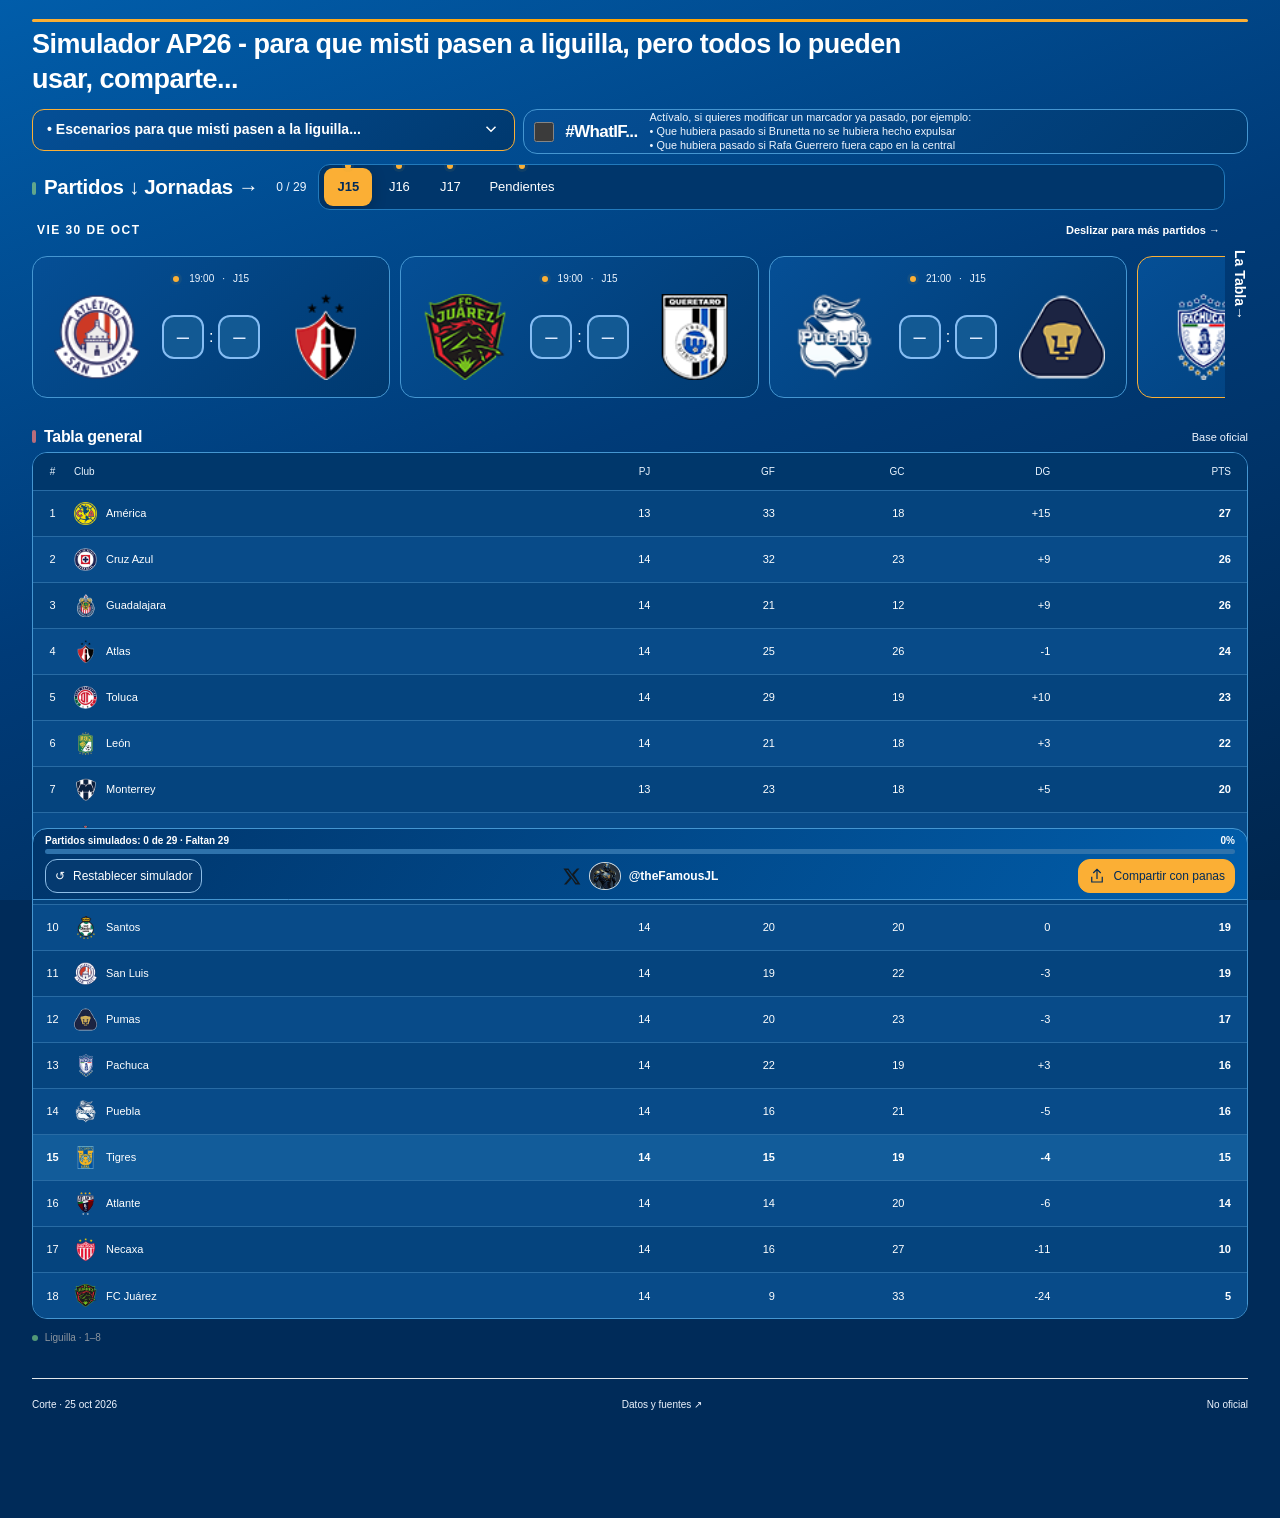
==== commit 65ad8f70: "Add files via upload" ====
--- a/index.html
+++ b/index.html
@@ -17,7 +17,7 @@
 <meta name="twitter:description" content="Simula el cierre del Apertura 2026, explora escenarios de Tigres y cambia resultados pasados con #WhatIF. Comparte tu tabla con tus panas."/>
 <meta name="twitter:image" content="https://ingnadaplete.github.io/SOMISTI/assets/somisti-social-v3.png"/>
 <meta name="twitter:image:alt" content="SOMISTI: ¿Sí pasan misti? Escudo de Tigres, nombre completo del simulador, avatar y firma @theFamousJL sobre azul y dorado."/>
-<link href="style.css?v=13" rel="stylesheet"/><script defer="" src="data.js?v=20261025"></script><script defer="" src="scenarios.js?v=20261025"></script><script defer="" src="engine.js?v=5"></script><script defer="" src="app.js?v=13"></script><script defer="" src="share.js?v=20261025"></script><style>
+<link href="style.css?v=13" rel="stylesheet"/><script defer="" src="data.js?v=20261027"></script><script defer="" src="scenarios.js?v=20261027"></script><script defer="" src="engine.js?v=5"></script><script defer="" src="app.js?v=20261027"></script><script defer="" src="share.js?v=20261027"></script><style>
 /* Ajustes Octubre 2026: index.html autocontenido, sin cambiar archivos JS/CSS externos. */
 .brand{min-width:0;flex:1}.brand>div{min-width:0}.brand h1{font-size:clamp(16px,2.4vw,25px);line-height:1.17;max-width:340px;text-wrap:balance}
 .header-actions{flex-shrink:0}
@@ -213,7 +213,7 @@
 <section aria-label="Escenarios para la liguilla" class="tigres"><button aria-controls="scenario-panel" aria-expanded="false" aria-label="Desplegar escenarios" class="scenario-toggle" id="scenario-toggle" type="button"><span>Escenarios para que misti pasen a la liguilla...</span><svg aria-hidden="true" fill="none" height="20" stroke="currentColor" stroke-width="2" viewbox="0 0 24 24" width="20"><path d="m6 9 6 6 6-6"></path></svg></button><span class="sr-only">Posición proyectada de Tigres: <strong id="tigres-pos">14.º</strong>, <span id="tigres-points">14 pts</span></span><div class="scenario-panel" id="scenario-panel" inert=""><div class="scenario-panel-inner"><div class="scenario-grid" id="scenarios"></div></div></div></section>
 <div class="layout"><section class="matches"><div class="section-head"><h2><span class="portrait-match-title">Partidos</span><span class="landscape-match-title">Partidos ↓ Jornadas →</span></h2><span id="progress"></span></div><div class="whatif-control"><label><input id="whatif" type="checkbox"/><span>#WhatIF...</span></label><p>Actívalo, si quieres modificar un marcador ya pasado, por ejemplo:</p><div class="whatif-examples"><p>• Que hubiera pasado si Brunetta no se hubiera hecho expulsar<br/>• Que hubiera pasado si Rafa Guerrero fuera capo en la central</p></div><div class="whatif-help landscape-help"><span>Actívalo, si quieres modificar un marcador ya pasado, por ejemplo:</span><span>• Que hubiera pasado si Brunetta no se hubiera hecho expulsar</span><span>• Que hubiera pasado si Rafa Guerrero fuera capo en la central</span></div></div><nav aria-label="Jornadas" id="rounds"></nav><div class="fixtures-info"><time id="visible-match-date" aria-live="off"></time><span aria-hidden="true" class="swipe-hint">Deslizar para más partidos →</span></div><div id="fixtures"></div><p class="standings-scroll-hint" aria-hidden="true">↓ Deslizar abajo para ver la tabla general</p><span class="table-direction-hint" aria-hidden="true">La Tabla→</span></section>
 <section class="standings"><div class="section-head"><h2>Tabla general</h2><span id="table-state">Base oficial</span></div><div class="table-wrap"><table><thead><tr><th>#</th><th>Club</th><th>PJ</th><th class="extra">GF</th><th class="extra">GC</th><th>DG</th><th>PTS</th></tr></thead><tbody id="table"></tbody></table></div><div class="legend"><span><i></i> Liguilla · 1–8</span><span id="tie-note"></span></div></section></div>
-<footer><span>Corte · 24 oct 2026</span><a href="fuentes.html" rel="noopener" target="_blank">Datos y fuentes ↗</a><span>No oficial</span></footer><div aria-label="Progreso y acciones del simulador" class="sim-bottom-bar"><div class="sim-progress-top"><span id="completion-label">Partidos simulados: 0 de 33</span><span id="completion-percent">0%</span></div><div aria-label="Partidos pendientes simulados" aria-valuemax="100" aria-valuemin="0" aria-valuenow="0" class="sim-progress-track" id="completion-meter" role="progressbar"><div id="completion-fill"></div></div><div class="sim-bottom-actions"><div aria-label="X, avatar de @theFamousJL" class="social-signature"><svg aria-label="X" class="signature-x" role="img" viewbox="0 0 24 24"><path d="M18.9 2H22l-6.8 7.77L23.2 22h-6.26l-4.91-7.42L5.54 22H2.4l7.28-8.34L1.8 2h6.42l4.44 6.78L18.9 2Zm-1.1 18h1.74L7.27 3.89H5.41Z" fill="currentColor"></path></svg><img alt="Avatar de @theFamousJL" class="signature-avatar" src="assets/avatar.png"/><span class="signature-handle">@theFamousJL</span></div><div class="header-actions"><button aria-controls="share-menu" aria-expanded="false" aria-label="Compartir simulación" class="quiet" id="share-toggle"><svg aria-hidden="true" fill="none" height="18" stroke="currentColor" stroke-width="1.6" viewbox="0 0 24 24" width="18"><path d="M12 16V3m-5 5 5-5 5 5M5 13v7h14v-7"></path></svg><span>Compartir con panas</span></button><div hidden="" id="share-menu"><button data-share="image">Imagen <span>PNG</span></button><button data-share="json">JSON <span>↓</span></button><button data-share="link">Enlace <span>↗</span></button></div><button aria-label="Restablecer todos los marcadores" class="quiet" id="reset">↺ <span>Restablecer simulador</span></button></div></div></div><div aria-live="polite" class="sr-only" id="live"></div>
+<footer><span>Corte · 25 oct 2026</span><a href="fuentes.html" rel="noopener" target="_blank">Datos y fuentes ↗</a><span>No oficial</span></footer><div aria-label="Progreso y acciones del simulador" class="sim-bottom-bar"><div class="sim-progress-top"><span id="completion-label">Partidos simulados: 0 de 29</span><span id="completion-percent">0%</span></div><div aria-label="Partidos pendientes simulados" aria-valuemax="100" aria-valuemin="0" aria-valuenow="0" class="sim-progress-track" id="completion-meter" role="progressbar"><div id="completion-fill"></div></div><div class="sim-bottom-actions"><div aria-label="X, avatar de @theFamousJL" class="social-signature"><svg aria-label="X" class="signature-x" role="img" viewbox="0 0 24 24"><path d="M18.9 2H22l-6.8 7.77L23.2 22h-6.26l-4.91-7.42L5.54 22H2.4l7.28-8.34L1.8 2h6.42l4.44 6.78L18.9 2Zm-1.1 18h1.74L7.27 3.89H5.41Z" fill="currentColor"></path></svg><img alt="Avatar de @theFamousJL" class="signature-avatar" src="assets/avatar.png"/><span class="signature-handle">@theFamousJL</span></div><div class="header-actions"><button aria-controls="share-menu" aria-expanded="false" aria-label="Compartir simulación" class="quiet" id="share-toggle"><svg aria-hidden="true" fill="none" height="18" stroke="currentColor" stroke-width="1.6" viewbox="0 0 24 24" width="18"><path d="M12 16V3m-5 5 5-5 5 5M5 13v7h14v-7"></path></svg><span>Compartir con panas</span></button><div hidden="" id="share-menu"><button data-share="image">Imagen <span>PNG</span></button><button data-share="json">JSON <span>↓</span></button><button data-share="link">Enlace <span>↗</span></button></div><button aria-label="Restablecer todos los marcadores" class="quiet" id="reset">↺ <span>Restablecer simulador</span></button></div></div></div><div aria-live="polite" class="sr-only" id="live"></div>
 <span class="sr-only" id="save-status" role="status"></span><dialog id="image-dialog"><form method="dialog"><div class="dialog-heading"><h2>Compartir imagen</h2><button aria-label="Cerrar imagen" class="close-button">×</button></div><label for="simulation-name">Nombre de la simulación</label><input autocomplete="off" id="simulation-name" maxlength="80" placeholder="Mi simulación"/><label for="simulator-handle">Tu @ en X <span class="optional">· opcional</span></label><input autocapitalize="none" autocomplete="off" id="simulator-handle" maxlength="16" placeholder="@usuario" spellcheck="false"/><button class="quiet" id="export-image" type="button">Descargar imagen</button><p id="image-status" role="status"></p></form></dialog><dialog id="link-dialog"><form method="dialog"><div class="dialog-heading"><h2>Compartir enlace</h2><button aria-label="Cerrar" class="close-button">×</button></div><div id="host-field"><label for="public-url">URL de tu GitHub Pages</label><input autocomplete="url" id="public-url" placeholder="https://usuario.github.io/repositorio/" type="url"/><button class="quiet" id="build-link" type="button">Crear enlace</button></div><label class="sr-only" for="share-url">Enlace de la simulación</label><textarea id="share-url" placeholder="Enlace de tu simulación" readonly="" rows="3"></textarea><button class="quiet" id="copy-link" type="button">Copiar enlace</button><p id="share-status" role="status"></p></form></dialog></main><script>
 /* Los scripts con defer terminan antes de DOMContentLoaded. */
 document.addEventListener('DOMContentLoaded',()=>{
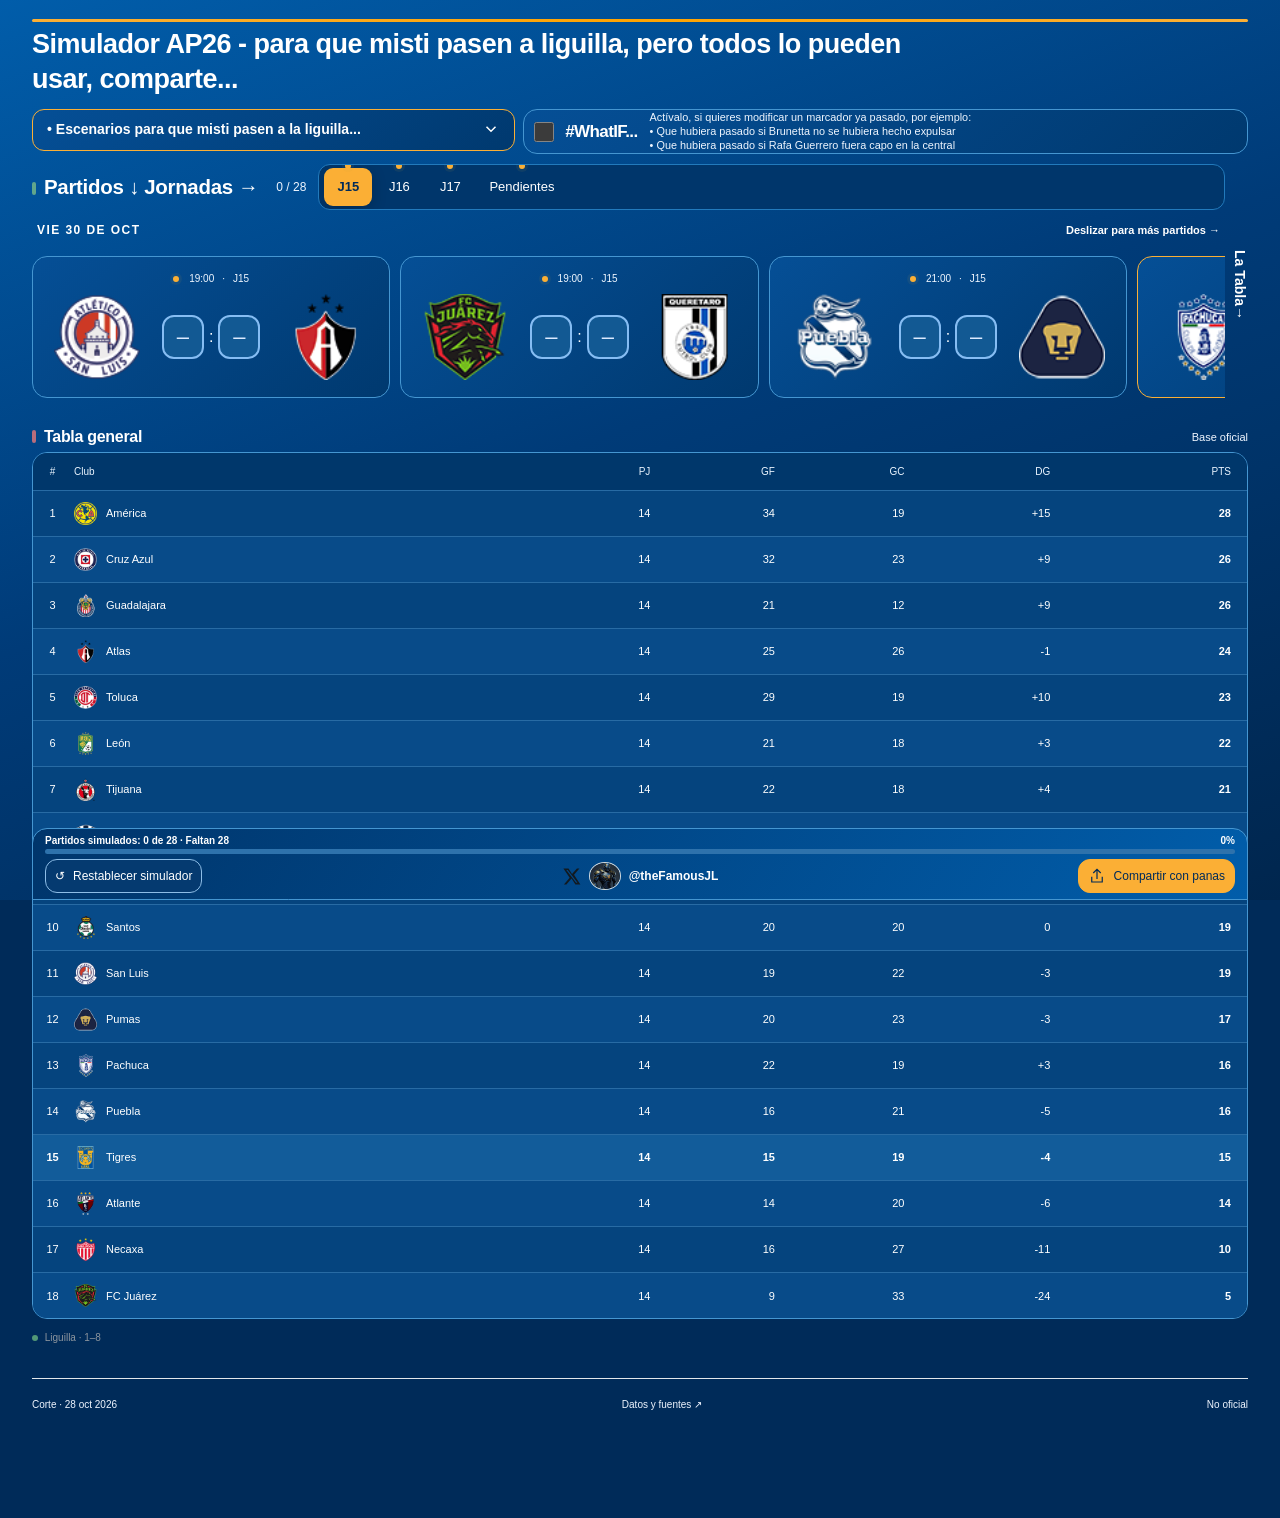
==== commit 7ef5fcb5: "Add files via upload" ====
--- a/index.html
+++ b/index.html
@@ -17,7 +17,7 @@
 <meta name="twitter:description" content="Simula el cierre del Apertura 2026, explora escenarios de Tigres y cambia resultados pasados con #WhatIF. Comparte tu tabla con tus panas."/>
 <meta name="twitter:image" content="https://ingnadaplete.github.io/SOMISTI/assets/somisti-social-v3.png"/>
 <meta name="twitter:image:alt" content="SOMISTI: ¿Sí pasan misti? Escudo de Tigres, nombre completo del simulador, avatar y firma @theFamousJL sobre azul y dorado."/>
-<link href="style.css?v=13" rel="stylesheet"/><script defer="" src="data.js?v=20261027"></script><script defer="" src="scenarios.js?v=20261027"></script><script defer="" src="engine.js?v=5"></script><script defer="" src="app.js?v=20261027"></script><script defer="" src="share.js?v=20261027"></script><style>
+<link href="style.css?v=13" rel="stylesheet"/><script defer="" src="data.js?v=20261029"></script><script defer="" src="scenarios.js?v=20261029"></script><script defer="" src="engine.js?v=5"></script><script defer="" src="app.js?v=20261027"></script><script defer="" src="share.js?v=20261029"></script><style>
 /* Ajustes Octubre 2026: index.html autocontenido, sin cambiar archivos JS/CSS externos. */
 .brand{min-width:0;flex:1}.brand>div{min-width:0}.brand h1{font-size:clamp(16px,2.4vw,25px);line-height:1.17;max-width:340px;text-wrap:balance}
 .header-actions{flex-shrink:0}
@@ -213,7 +213,7 @@
 <section aria-label="Escenarios para la liguilla" class="tigres"><button aria-controls="scenario-panel" aria-expanded="false" aria-label="Desplegar escenarios" class="scenario-toggle" id="scenario-toggle" type="button"><span>Escenarios para que misti pasen a la liguilla...</span><svg aria-hidden="true" fill="none" height="20" stroke="currentColor" stroke-width="2" viewbox="0 0 24 24" width="20"><path d="m6 9 6 6 6-6"></path></svg></button><span class="sr-only">Posición proyectada de Tigres: <strong id="tigres-pos">14.º</strong>, <span id="tigres-points">14 pts</span></span><div class="scenario-panel" id="scenario-panel" inert=""><div class="scenario-panel-inner"><div class="scenario-grid" id="scenarios"></div></div></div></section>
 <div class="layout"><section class="matches"><div class="section-head"><h2><span class="portrait-match-title">Partidos</span><span class="landscape-match-title">Partidos ↓ Jornadas →</span></h2><span id="progress"></span></div><div class="whatif-control"><label><input id="whatif" type="checkbox"/><span>#WhatIF...</span></label><p>Actívalo, si quieres modificar un marcador ya pasado, por ejemplo:</p><div class="whatif-examples"><p>• Que hubiera pasado si Brunetta no se hubiera hecho expulsar<br/>• Que hubiera pasado si Rafa Guerrero fuera capo en la central</p></div><div class="whatif-help landscape-help"><span>Actívalo, si quieres modificar un marcador ya pasado, por ejemplo:</span><span>• Que hubiera pasado si Brunetta no se hubiera hecho expulsar</span><span>• Que hubiera pasado si Rafa Guerrero fuera capo en la central</span></div></div><nav aria-label="Jornadas" id="rounds"></nav><div class="fixtures-info"><time id="visible-match-date" aria-live="off"></time><span aria-hidden="true" class="swipe-hint">Deslizar para más partidos →</span></div><div id="fixtures"></div><p class="standings-scroll-hint" aria-hidden="true">↓ Deslizar abajo para ver la tabla general</p><span class="table-direction-hint" aria-hidden="true">La Tabla→</span></section>
 <section class="standings"><div class="section-head"><h2>Tabla general</h2><span id="table-state">Base oficial</span></div><div class="table-wrap"><table><thead><tr><th>#</th><th>Club</th><th>PJ</th><th class="extra">GF</th><th class="extra">GC</th><th>DG</th><th>PTS</th></tr></thead><tbody id="table"></tbody></table></div><div class="legend"><span><i></i> Liguilla · 1–8</span><span id="tie-note"></span></div></section></div>
-<footer><span>Corte · 25 oct 2026</span><a href="fuentes.html" rel="noopener" target="_blank">Datos y fuentes ↗</a><span>No oficial</span></footer><div aria-label="Progreso y acciones del simulador" class="sim-bottom-bar"><div class="sim-progress-top"><span id="completion-label">Partidos simulados: 0 de 29</span><span id="completion-percent">0%</span></div><div aria-label="Partidos pendientes simulados" aria-valuemax="100" aria-valuemin="0" aria-valuenow="0" class="sim-progress-track" id="completion-meter" role="progressbar"><div id="completion-fill"></div></div><div class="sim-bottom-actions"><div aria-label="X, avatar de @theFamousJL" class="social-signature"><svg aria-label="X" class="signature-x" role="img" viewbox="0 0 24 24"><path d="M18.9 2H22l-6.8 7.77L23.2 22h-6.26l-4.91-7.42L5.54 22H2.4l7.28-8.34L1.8 2h6.42l4.44 6.78L18.9 2Zm-1.1 18h1.74L7.27 3.89H5.41Z" fill="currentColor"></path></svg><img alt="Avatar de @theFamousJL" class="signature-avatar" src="assets/avatar.png"/><span class="signature-handle">@theFamousJL</span></div><div class="header-actions"><button aria-controls="share-menu" aria-expanded="false" aria-label="Compartir simulación" class="quiet" id="share-toggle"><svg aria-hidden="true" fill="none" height="18" stroke="currentColor" stroke-width="1.6" viewbox="0 0 24 24" width="18"><path d="M12 16V3m-5 5 5-5 5 5M5 13v7h14v-7"></path></svg><span>Compartir con panas</span></button><div hidden="" id="share-menu"><button data-share="image">Imagen <span>PNG</span></button><button data-share="json">JSON <span>↓</span></button><button data-share="link">Enlace <span>↗</span></button></div><button aria-label="Restablecer todos los marcadores" class="quiet" id="reset">↺ <span>Restablecer simulador</span></button></div></div></div><div aria-live="polite" class="sr-only" id="live"></div>
+<footer><span>Corte · 28 oct 2026</span><a href="fuentes.html" rel="noopener" target="_blank">Datos y fuentes ↗</a><span>No oficial</span></footer><div aria-label="Progreso y acciones del simulador" class="sim-bottom-bar"><div class="sim-progress-top"><span id="completion-label">Partidos simulados: 0 de 28</span><span id="completion-percent">0%</span></div><div aria-label="Partidos pendientes simulados" aria-valuemax="100" aria-valuemin="0" aria-valuenow="0" class="sim-progress-track" id="completion-meter" role="progressbar"><div id="completion-fill"></div></div><div class="sim-bottom-actions"><div aria-label="X, avatar de @theFamousJL" class="social-signature"><svg aria-label="X" class="signature-x" role="img" viewbox="0 0 24 24"><path d="M18.9 2H22l-6.8 7.77L23.2 22h-6.26l-4.91-7.42L5.54 22H2.4l7.28-8.34L1.8 2h6.42l4.44 6.78L18.9 2Zm-1.1 18h1.74L7.27 3.89H5.41Z" fill="currentColor"></path></svg><img alt="Avatar de @theFamousJL" class="signature-avatar" src="assets/avatar.png"/><span class="signature-handle">@theFamousJL</span></div><div class="header-actions"><button aria-controls="share-menu" aria-expanded="false" aria-label="Compartir simulación" class="quiet" id="share-toggle"><svg aria-hidden="true" fill="none" height="18" stroke="currentColor" stroke-width="1.6" viewbox="0 0 24 24" width="18"><path d="M12 16V3m-5 5 5-5 5 5M5 13v7h14v-7"></path></svg><span>Compartir con panas</span></button><div hidden="" id="share-menu"><button data-share="image">Imagen <span>PNG</span></button><button data-share="json">JSON <span>↓</span></button><button data-share="link">Enlace <span>↗</span></button></div><button aria-label="Restablecer todos los marcadores" class="quiet" id="reset">↺ <span>Restablecer simulador</span></button></div></div></div><div aria-live="polite" class="sr-only" id="live"></div>
 <span class="sr-only" id="save-status" role="status"></span><dialog id="image-dialog"><form method="dialog"><div class="dialog-heading"><h2>Compartir imagen</h2><button aria-label="Cerrar imagen" class="close-button">×</button></div><label for="simulation-name">Nombre de la simulación</label><input autocomplete="off" id="simulation-name" maxlength="80" placeholder="Mi simulación"/><label for="simulator-handle">Tu @ en X <span class="optional">· opcional</span></label><input autocapitalize="none" autocomplete="off" id="simulator-handle" maxlength="16" placeholder="@usuario" spellcheck="false"/><button class="quiet" id="export-image" type="button">Descargar imagen</button><p id="image-status" role="status"></p></form></dialog><dialog id="link-dialog"><form method="dialog"><div class="dialog-heading"><h2>Compartir enlace</h2><button aria-label="Cerrar" class="close-button">×</button></div><div id="host-field"><label for="public-url">URL de tu GitHub Pages</label><input autocomplete="url" id="public-url" placeholder="https://usuario.github.io/repositorio/" type="url"/><button class="quiet" id="build-link" type="button">Crear enlace</button></div><label class="sr-only" for="share-url">Enlace de la simulación</label><textarea id="share-url" placeholder="Enlace de tu simulación" readonly="" rows="3"></textarea><button class="quiet" id="copy-link" type="button">Copiar enlace</button><p id="share-status" role="status"></p></form></dialog></main><script>
 /* Los scripts con defer terminan antes de DOMContentLoaded. */
 document.addEventListener('DOMContentLoaded',()=>{
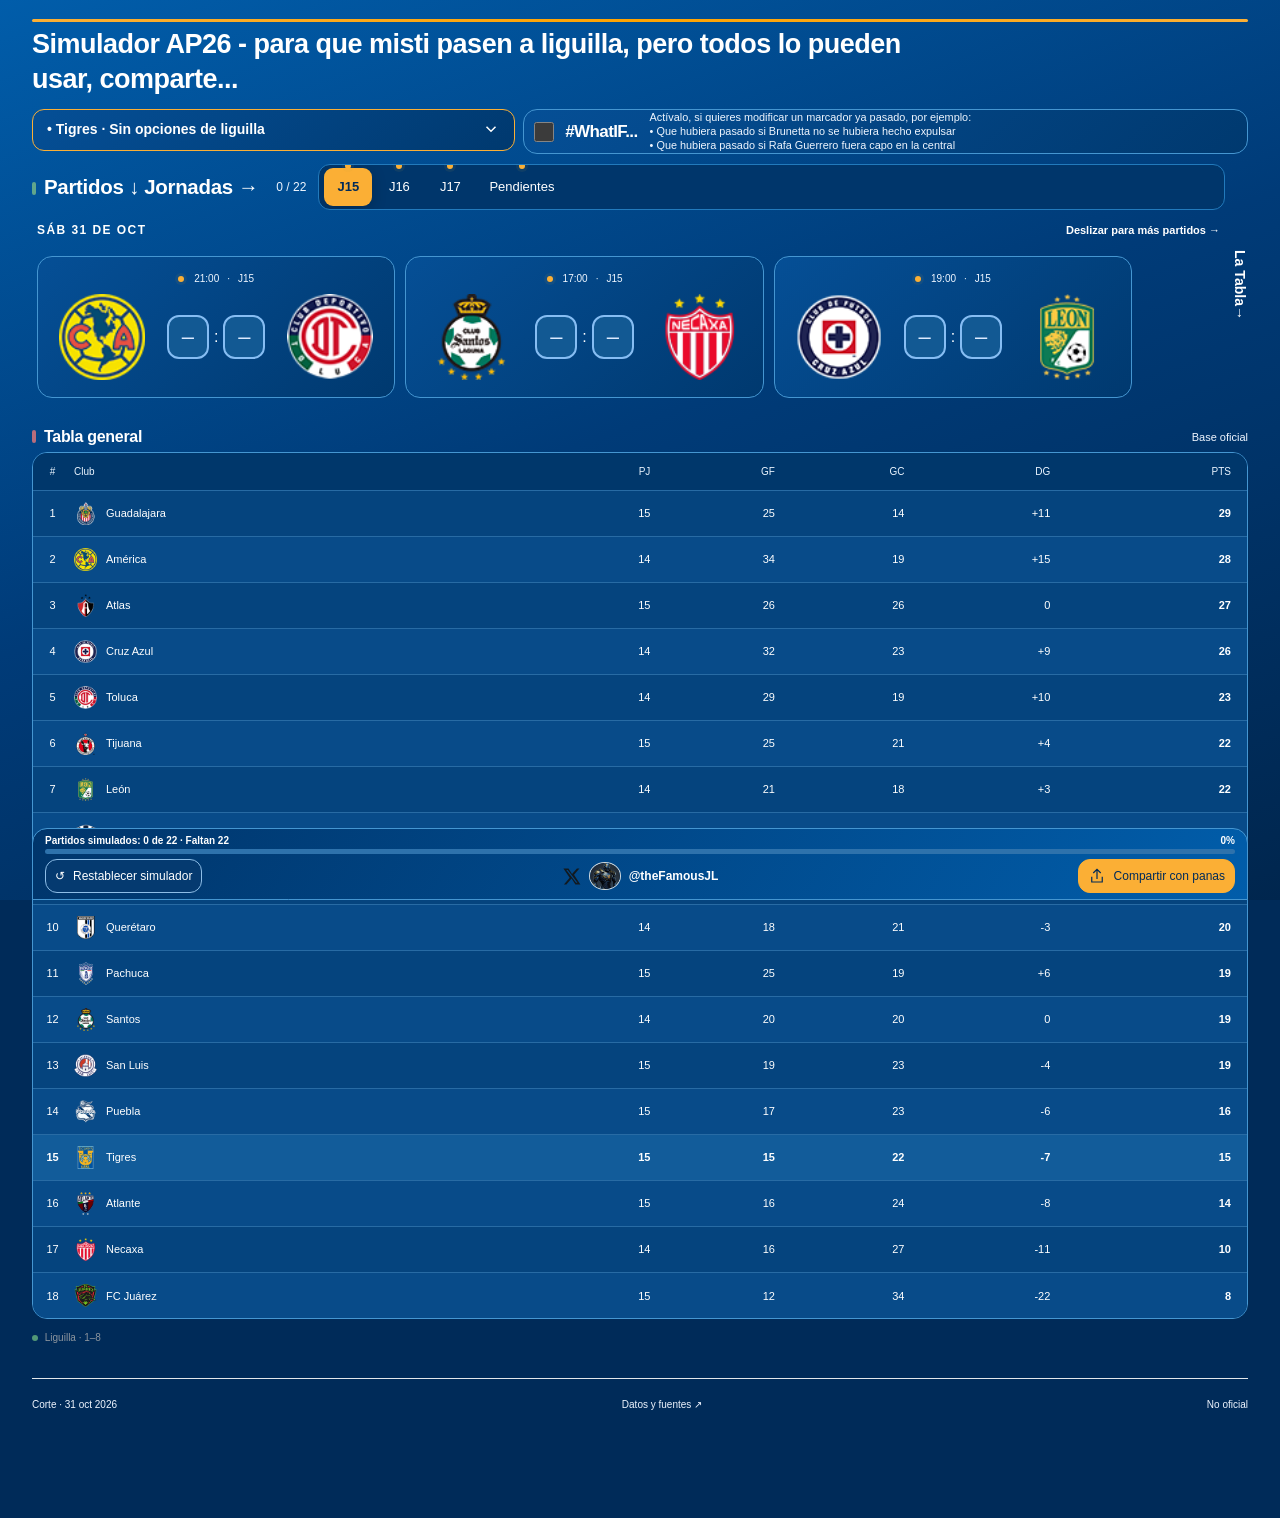
==== commit 482df6a6: "Add files via upload" ====
--- a/index.html
+++ b/index.html
@@ -17,7 +17,7 @@
 <meta name="twitter:description" content="Simula el cierre del Apertura 2026, explora escenarios de Tigres y cambia resultados pasados con #WhatIF. Comparte tu tabla con tus panas."/>
 <meta name="twitter:image" content="https://ingnadaplete.github.io/SOMISTI/assets/somisti-social-v3.png"/>
 <meta name="twitter:image:alt" content="SOMISTI: ¿Sí pasan misti? Escudo de Tigres, nombre completo del simulador, avatar y firma @theFamousJL sobre azul y dorado."/>
-<link href="style.css?v=13" rel="stylesheet"/><script defer="" src="data.js?v=20261029"></script><script defer="" src="scenarios.js?v=20261029"></script><script defer="" src="engine.js?v=5"></script><script defer="" src="app.js?v=20261027"></script><script defer="" src="share.js?v=20261029"></script><style>
+<link href="style.css?v=13" rel="stylesheet"/><script defer="" src="data.js?v=20261031"></script><script defer="" src="scenarios.js?v=20261031"></script><script defer="" src="engine.js?v=5"></script><script defer="" src="app.js?v=20261031"></script><script defer="" src="share.js?v=20261031"></script><style>
 /* Ajustes Octubre 2026: index.html autocontenido, sin cambiar archivos JS/CSS externos. */
 .brand{min-width:0;flex:1}.brand>div{min-width:0}.brand h1{font-size:clamp(16px,2.4vw,25px);line-height:1.17;max-width:340px;text-wrap:balance}
 .header-actions{flex-shrink:0}
@@ -210,10 +210,10 @@
 /* Conservar sin cambios la regla de ocultar la cintilla durante edición móvil (V12). */
 </style></head><body><main>
 <header class="simple-header"><h1>Simulador AP26 - para que misti pasen a liguilla, pero todos lo pueden usar, comparte...</h1></header><div aria-label="Accesos a escenarios y WhatIF" class="quick-controls" id="landscape-controls"></div>
-<section aria-label="Escenarios para la liguilla" class="tigres"><button aria-controls="scenario-panel" aria-expanded="false" aria-label="Desplegar escenarios" class="scenario-toggle" id="scenario-toggle" type="button"><span>Escenarios para que misti pasen a la liguilla...</span><svg aria-hidden="true" fill="none" height="20" stroke="currentColor" stroke-width="2" viewbox="0 0 24 24" width="20"><path d="m6 9 6 6 6-6"></path></svg></button><span class="sr-only">Posición proyectada de Tigres: <strong id="tigres-pos">14.º</strong>, <span id="tigres-points">14 pts</span></span><div class="scenario-panel" id="scenario-panel" inert=""><div class="scenario-panel-inner"><div class="scenario-grid" id="scenarios"></div></div></div></section>
+<section aria-label="Escenarios para la liguilla" class="tigres"><button aria-controls="scenario-panel" aria-expanded="false" aria-label="Desplegar escenarios" class="scenario-toggle" id="scenario-toggle" type="button"><span>Tigres · Sin opciones de liguilla</span><svg aria-hidden="true" fill="none" height="20" stroke="currentColor" stroke-width="2" viewbox="0 0 24 24" width="20"><path d="m6 9 6 6 6-6"></path></svg></button><span class="sr-only">Posición proyectada de Tigres: <strong id="tigres-pos">14.º</strong>, <span id="tigres-points">14 pts</span></span><div class="scenario-panel" id="scenario-panel" inert=""><div class="scenario-panel-inner"><div class="scenario-grid" id="scenarios"></div></div></div></section>
 <div class="layout"><section class="matches"><div class="section-head"><h2><span class="portrait-match-title">Partidos</span><span class="landscape-match-title">Partidos ↓ Jornadas →</span></h2><span id="progress"></span></div><div class="whatif-control"><label><input id="whatif" type="checkbox"/><span>#WhatIF...</span></label><p>Actívalo, si quieres modificar un marcador ya pasado, por ejemplo:</p><div class="whatif-examples"><p>• Que hubiera pasado si Brunetta no se hubiera hecho expulsar<br/>• Que hubiera pasado si Rafa Guerrero fuera capo en la central</p></div><div class="whatif-help landscape-help"><span>Actívalo, si quieres modificar un marcador ya pasado, por ejemplo:</span><span>• Que hubiera pasado si Brunetta no se hubiera hecho expulsar</span><span>• Que hubiera pasado si Rafa Guerrero fuera capo en la central</span></div></div><nav aria-label="Jornadas" id="rounds"></nav><div class="fixtures-info"><time id="visible-match-date" aria-live="off"></time><span aria-hidden="true" class="swipe-hint">Deslizar para más partidos →</span></div><div id="fixtures"></div><p class="standings-scroll-hint" aria-hidden="true">↓ Deslizar abajo para ver la tabla general</p><span class="table-direction-hint" aria-hidden="true">La Tabla→</span></section>
 <section class="standings"><div class="section-head"><h2>Tabla general</h2><span id="table-state">Base oficial</span></div><div class="table-wrap"><table><thead><tr><th>#</th><th>Club</th><th>PJ</th><th class="extra">GF</th><th class="extra">GC</th><th>DG</th><th>PTS</th></tr></thead><tbody id="table"></tbody></table></div><div class="legend"><span><i></i> Liguilla · 1–8</span><span id="tie-note"></span></div></section></div>
-<footer><span>Corte · 28 oct 2026</span><a href="fuentes.html" rel="noopener" target="_blank">Datos y fuentes ↗</a><span>No oficial</span></footer><div aria-label="Progreso y acciones del simulador" class="sim-bottom-bar"><div class="sim-progress-top"><span id="completion-label">Partidos simulados: 0 de 28</span><span id="completion-percent">0%</span></div><div aria-label="Partidos pendientes simulados" aria-valuemax="100" aria-valuemin="0" aria-valuenow="0" class="sim-progress-track" id="completion-meter" role="progressbar"><div id="completion-fill"></div></div><div class="sim-bottom-actions"><div aria-label="X, avatar de @theFamousJL" class="social-signature"><svg aria-label="X" class="signature-x" role="img" viewbox="0 0 24 24"><path d="M18.9 2H22l-6.8 7.77L23.2 22h-6.26l-4.91-7.42L5.54 22H2.4l7.28-8.34L1.8 2h6.42l4.44 6.78L18.9 2Zm-1.1 18h1.74L7.27 3.89H5.41Z" fill="currentColor"></path></svg><img alt="Avatar de @theFamousJL" class="signature-avatar" src="assets/avatar.png"/><span class="signature-handle">@theFamousJL</span></div><div class="header-actions"><button aria-controls="share-menu" aria-expanded="false" aria-label="Compartir simulación" class="quiet" id="share-toggle"><svg aria-hidden="true" fill="none" height="18" stroke="currentColor" stroke-width="1.6" viewbox="0 0 24 24" width="18"><path d="M12 16V3m-5 5 5-5 5 5M5 13v7h14v-7"></path></svg><span>Compartir con panas</span></button><div hidden="" id="share-menu"><button data-share="image">Imagen <span>PNG</span></button><button data-share="json">JSON <span>↓</span></button><button data-share="link">Enlace <span>↗</span></button></div><button aria-label="Restablecer todos los marcadores" class="quiet" id="reset">↺ <span>Restablecer simulador</span></button></div></div></div><div aria-live="polite" class="sr-only" id="live"></div>
+<footer><span>Corte · 31 oct 2026</span><a href="fuentes.html" rel="noopener" target="_blank">Datos y fuentes ↗</a><span>No oficial</span></footer><div aria-label="Progreso y acciones del simulador" class="sim-bottom-bar"><div class="sim-progress-top"><span id="completion-label">Partidos simulados: 0 de 22</span><span id="completion-percent">0%</span></div><div aria-label="Partidos pendientes simulados" aria-valuemax="100" aria-valuemin="0" aria-valuenow="0" class="sim-progress-track" id="completion-meter" role="progressbar"><div id="completion-fill"></div></div><div class="sim-bottom-actions"><div aria-label="X, avatar de @theFamousJL" class="social-signature"><svg aria-label="X" class="signature-x" role="img" viewbox="0 0 24 24"><path d="M18.9 2H22l-6.8 7.77L23.2 22h-6.26l-4.91-7.42L5.54 22H2.4l7.28-8.34L1.8 2h6.42l4.44 6.78L18.9 2Zm-1.1 18h1.74L7.27 3.89H5.41Z" fill="currentColor"></path></svg><img alt="Avatar de @theFamousJL" class="signature-avatar" src="assets/avatar.png"/><span class="signature-handle">@theFamousJL</span></div><div class="header-actions"><button aria-controls="share-menu" aria-expanded="false" aria-label="Compartir simulación" class="quiet" id="share-toggle"><svg aria-hidden="true" fill="none" height="18" stroke="currentColor" stroke-width="1.6" viewbox="0 0 24 24" width="18"><path d="M12 16V3m-5 5 5-5 5 5M5 13v7h14v-7"></path></svg><span>Compartir con panas</span></button><div hidden="" id="share-menu"><button data-share="image">Imagen <span>PNG</span></button><button data-share="json">JSON <span>↓</span></button><button data-share="link">Enlace <span>↗</span></button></div><button aria-label="Restablecer todos los marcadores" class="quiet" id="reset">↺ <span>Restablecer simulador</span></button></div></div></div><div aria-live="polite" class="sr-only" id="live"></div>
 <span class="sr-only" id="save-status" role="status"></span><dialog id="image-dialog"><form method="dialog"><div class="dialog-heading"><h2>Compartir imagen</h2><button aria-label="Cerrar imagen" class="close-button">×</button></div><label for="simulation-name">Nombre de la simulación</label><input autocomplete="off" id="simulation-name" maxlength="80" placeholder="Mi simulación"/><label for="simulator-handle">Tu @ en X <span class="optional">· opcional</span></label><input autocapitalize="none" autocomplete="off" id="simulator-handle" maxlength="16" placeholder="@usuario" spellcheck="false"/><button class="quiet" id="export-image" type="button">Descargar imagen</button><p id="image-status" role="status"></p></form></dialog><dialog id="link-dialog"><form method="dialog"><div class="dialog-heading"><h2>Compartir enlace</h2><button aria-label="Cerrar" class="close-button">×</button></div><div id="host-field"><label for="public-url">URL de tu GitHub Pages</label><input autocomplete="url" id="public-url" placeholder="https://usuario.github.io/repositorio/" type="url"/><button class="quiet" id="build-link" type="button">Crear enlace</button></div><label class="sr-only" for="share-url">Enlace de la simulación</label><textarea id="share-url" placeholder="Enlace de tu simulación" readonly="" rows="3"></textarea><button class="quiet" id="copy-link" type="button">Copiar enlace</button><p id="share-status" role="status"></p></form></dialog></main><script>
 /* Los scripts con defer terminan antes de DOMContentLoaded. */
 document.addEventListener('DOMContentLoaded',()=>{
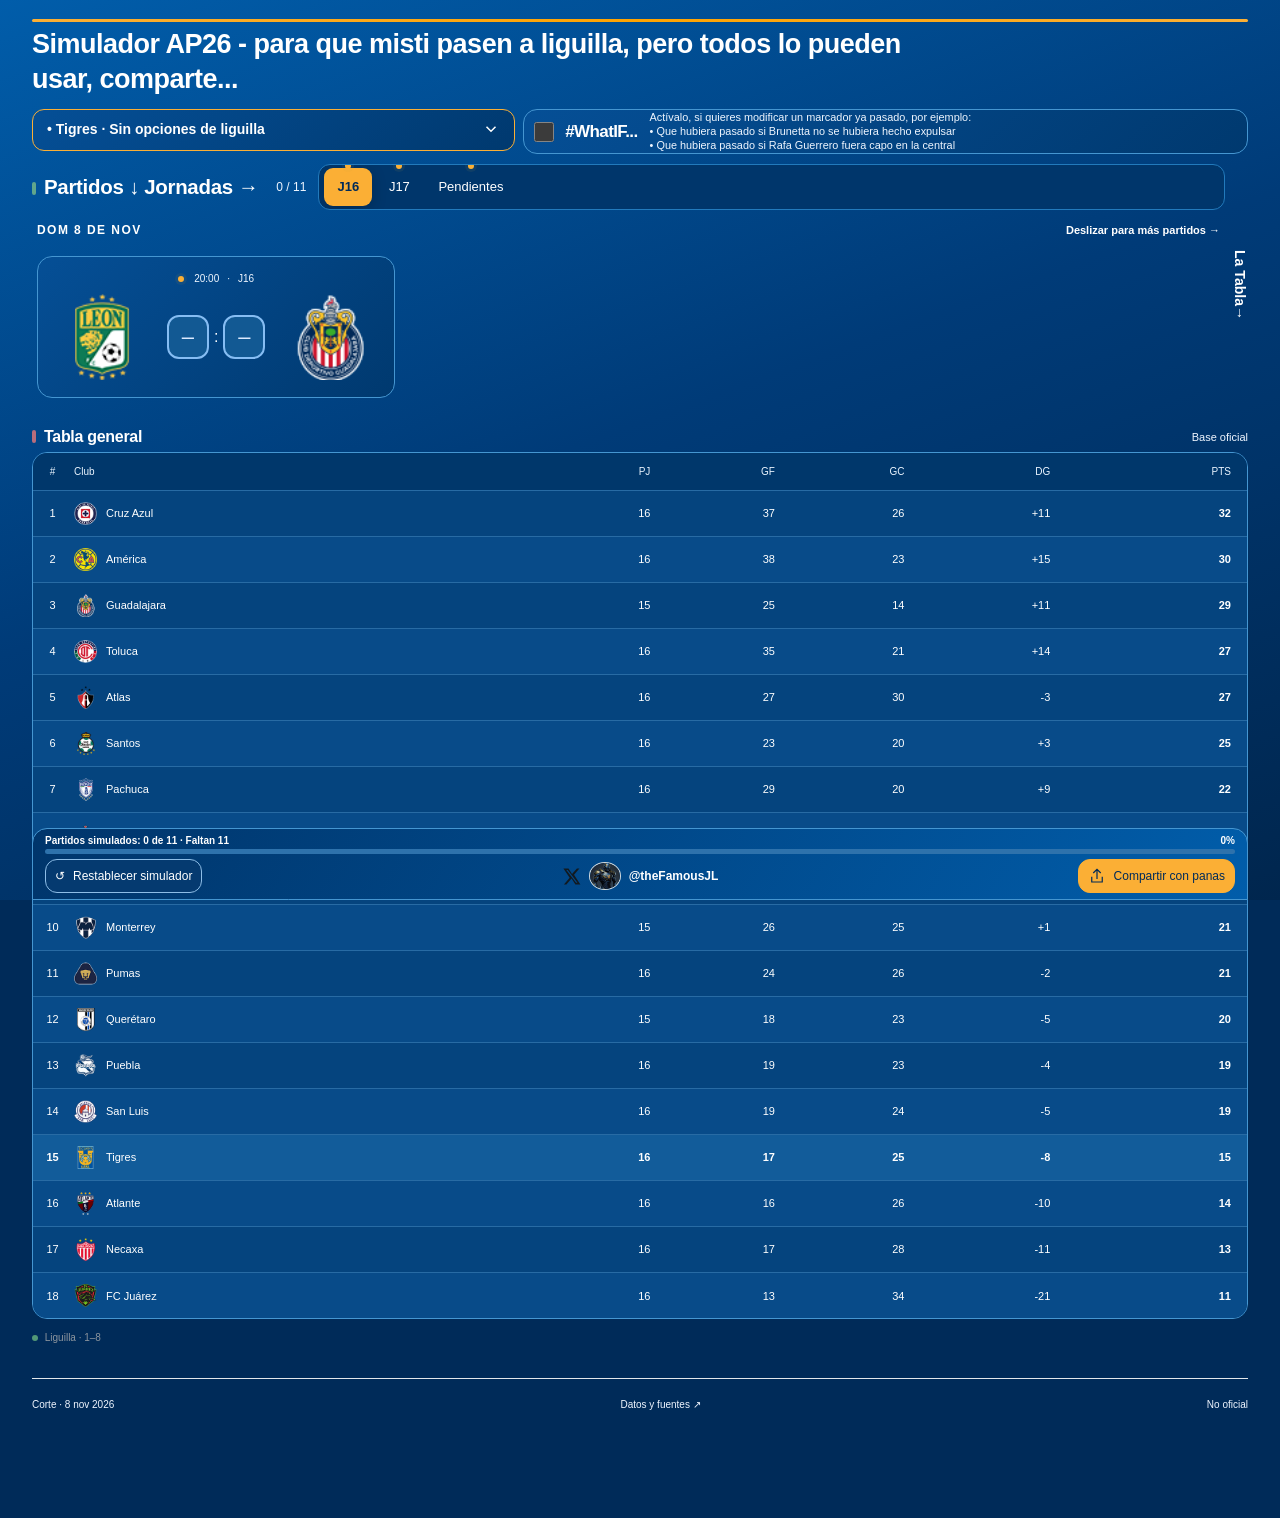
==== commit 50f880bd: "Add files via upload" ====
--- a/index.html
+++ b/index.html
@@ -17,7 +17,7 @@
 <meta name="twitter:description" content="Simula el cierre del Apertura 2026, explora escenarios de Tigres y cambia resultados pasados con #WhatIF. Comparte tu tabla con tus panas."/>
 <meta name="twitter:image" content="https://ingnadaplete.github.io/SOMISTI/assets/somisti-social-v3.png"/>
 <meta name="twitter:image:alt" content="SOMISTI: ¿Sí pasan misti? Escudo de Tigres, nombre completo del simulador, avatar y firma @theFamousJL sobre azul y dorado."/>
-<link href="style.css?v=13" rel="stylesheet"/><script defer="" src="data.js?v=20261031"></script><script defer="" src="scenarios.js?v=20261031"></script><script defer="" src="engine.js?v=5"></script><script defer="" src="app.js?v=20261031"></script><script defer="" src="share.js?v=20261031"></script><style>
+<link href="style.css?v=13" rel="stylesheet"/><script defer="" src="data.js?v=20261108"></script><script defer="" src="scenarios.js?v=20261108"></script><script defer="" src="engine.js?v=5"></script><script defer="" src="app.js?v=20261108"></script><script defer="" src="share.js?v=20261108"></script><style>
 /* Ajustes Octubre 2026: index.html autocontenido, sin cambiar archivos JS/CSS externos. */
 .brand{min-width:0;flex:1}.brand>div{min-width:0}.brand h1{font-size:clamp(16px,2.4vw,25px);line-height:1.17;max-width:340px;text-wrap:balance}
 .header-actions{flex-shrink:0}
@@ -213,7 +213,7 @@
 <section aria-label="Escenarios para la liguilla" class="tigres"><button aria-controls="scenario-panel" aria-expanded="false" aria-label="Desplegar escenarios" class="scenario-toggle" id="scenario-toggle" type="button"><span>Tigres · Sin opciones de liguilla</span><svg aria-hidden="true" fill="none" height="20" stroke="currentColor" stroke-width="2" viewbox="0 0 24 24" width="20"><path d="m6 9 6 6 6-6"></path></svg></button><span class="sr-only">Posición proyectada de Tigres: <strong id="tigres-pos">14.º</strong>, <span id="tigres-points">14 pts</span></span><div class="scenario-panel" id="scenario-panel" inert=""><div class="scenario-panel-inner"><div class="scenario-grid" id="scenarios"></div></div></div></section>
 <div class="layout"><section class="matches"><div class="section-head"><h2><span class="portrait-match-title">Partidos</span><span class="landscape-match-title">Partidos ↓ Jornadas →</span></h2><span id="progress"></span></div><div class="whatif-control"><label><input id="whatif" type="checkbox"/><span>#WhatIF...</span></label><p>Actívalo, si quieres modificar un marcador ya pasado, por ejemplo:</p><div class="whatif-examples"><p>• Que hubiera pasado si Brunetta no se hubiera hecho expulsar<br/>• Que hubiera pasado si Rafa Guerrero fuera capo en la central</p></div><div class="whatif-help landscape-help"><span>Actívalo, si quieres modificar un marcador ya pasado, por ejemplo:</span><span>• Que hubiera pasado si Brunetta no se hubiera hecho expulsar</span><span>• Que hubiera pasado si Rafa Guerrero fuera capo en la central</span></div></div><nav aria-label="Jornadas" id="rounds"></nav><div class="fixtures-info"><time id="visible-match-date" aria-live="off"></time><span aria-hidden="true" class="swipe-hint">Deslizar para más partidos →</span></div><div id="fixtures"></div><p class="standings-scroll-hint" aria-hidden="true">↓ Deslizar abajo para ver la tabla general</p><span class="table-direction-hint" aria-hidden="true">La Tabla→</span></section>
 <section class="standings"><div class="section-head"><h2>Tabla general</h2><span id="table-state">Base oficial</span></div><div class="table-wrap"><table><thead><tr><th>#</th><th>Club</th><th>PJ</th><th class="extra">GF</th><th class="extra">GC</th><th>DG</th><th>PTS</th></tr></thead><tbody id="table"></tbody></table></div><div class="legend"><span><i></i> Liguilla · 1–8</span><span id="tie-note"></span></div></section></div>
-<footer><span>Corte · 31 oct 2026</span><a href="fuentes.html" rel="noopener" target="_blank">Datos y fuentes ↗</a><span>No oficial</span></footer><div aria-label="Progreso y acciones del simulador" class="sim-bottom-bar"><div class="sim-progress-top"><span id="completion-label">Partidos simulados: 0 de 22</span><span id="completion-percent">0%</span></div><div aria-label="Partidos pendientes simulados" aria-valuemax="100" aria-valuemin="0" aria-valuenow="0" class="sim-progress-track" id="completion-meter" role="progressbar"><div id="completion-fill"></div></div><div class="sim-bottom-actions"><div aria-label="X, avatar de @theFamousJL" class="social-signature"><svg aria-label="X" class="signature-x" role="img" viewbox="0 0 24 24"><path d="M18.9 2H22l-6.8 7.77L23.2 22h-6.26l-4.91-7.42L5.54 22H2.4l7.28-8.34L1.8 2h6.42l4.44 6.78L18.9 2Zm-1.1 18h1.74L7.27 3.89H5.41Z" fill="currentColor"></path></svg><img alt="Avatar de @theFamousJL" class="signature-avatar" src="assets/avatar.png"/><span class="signature-handle">@theFamousJL</span></div><div class="header-actions"><button aria-controls="share-menu" aria-expanded="false" aria-label="Compartir simulación" class="quiet" id="share-toggle"><svg aria-hidden="true" fill="none" height="18" stroke="currentColor" stroke-width="1.6" viewbox="0 0 24 24" width="18"><path d="M12 16V3m-5 5 5-5 5 5M5 13v7h14v-7"></path></svg><span>Compartir con panas</span></button><div hidden="" id="share-menu"><button data-share="image">Imagen <span>PNG</span></button><button data-share="json">JSON <span>↓</span></button><button data-share="link">Enlace <span>↗</span></button></div><button aria-label="Restablecer todos los marcadores" class="quiet" id="reset">↺ <span>Restablecer simulador</span></button></div></div></div><div aria-live="polite" class="sr-only" id="live"></div>
+<footer><span>Corte · 8 nov 2026</span><a href="fuentes.html" rel="noopener" target="_blank">Datos y fuentes ↗</a><span>No oficial</span></footer><div aria-label="Progreso y acciones del simulador" class="sim-bottom-bar"><div class="sim-progress-top"><span id="completion-label">Partidos simulados: 0 de 11</span><span id="completion-percent">0%</span></div><div aria-label="Partidos pendientes simulados" aria-valuemax="100" aria-valuemin="0" aria-valuenow="0" class="sim-progress-track" id="completion-meter" role="progressbar"><div id="completion-fill"></div></div><div class="sim-bottom-actions"><div aria-label="X, avatar de @theFamousJL" class="social-signature"><svg aria-label="X" class="signature-x" role="img" viewbox="0 0 24 24"><path d="M18.9 2H22l-6.8 7.77L23.2 22h-6.26l-4.91-7.42L5.54 22H2.4l7.28-8.34L1.8 2h6.42l4.44 6.78L18.9 2Zm-1.1 18h1.74L7.27 3.89H5.41Z" fill="currentColor"></path></svg><img alt="Avatar de @theFamousJL" class="signature-avatar" src="assets/avatar.png"/><span class="signature-handle">@theFamousJL</span></div><div class="header-actions"><button aria-controls="share-menu" aria-expanded="false" aria-label="Compartir simulación" class="quiet" id="share-toggle"><svg aria-hidden="true" fill="none" height="18" stroke="currentColor" stroke-width="1.6" viewbox="0 0 24 24" width="18"><path d="M12 16V3m-5 5 5-5 5 5M5 13v7h14v-7"></path></svg><span>Compartir con panas</span></button><div hidden="" id="share-menu"><button data-share="image">Imagen <span>PNG</span></button><button data-share="json">JSON <span>↓</span></button><button data-share="link">Enlace <span>↗</span></button></div><button aria-label="Restablecer todos los marcadores" class="quiet" id="reset">↺ <span>Restablecer simulador</span></button></div></div></div><div aria-live="polite" class="sr-only" id="live"></div>
 <span class="sr-only" id="save-status" role="status"></span><dialog id="image-dialog"><form method="dialog"><div class="dialog-heading"><h2>Compartir imagen</h2><button aria-label="Cerrar imagen" class="close-button">×</button></div><label for="simulation-name">Nombre de la simulación</label><input autocomplete="off" id="simulation-name" maxlength="80" placeholder="Mi simulación"/><label for="simulator-handle">Tu @ en X <span class="optional">· opcional</span></label><input autocapitalize="none" autocomplete="off" id="simulator-handle" maxlength="16" placeholder="@usuario" spellcheck="false"/><button class="quiet" id="export-image" type="button">Descargar imagen</button><p id="image-status" role="status"></p></form></dialog><dialog id="link-dialog"><form method="dialog"><div class="dialog-heading"><h2>Compartir enlace</h2><button aria-label="Cerrar" class="close-button">×</button></div><div id="host-field"><label for="public-url">URL de tu GitHub Pages</label><input autocomplete="url" id="public-url" placeholder="https://usuario.github.io/repositorio/" type="url"/><button class="quiet" id="build-link" type="button">Crear enlace</button></div><label class="sr-only" for="share-url">Enlace de la simulación</label><textarea id="share-url" placeholder="Enlace de tu simulación" readonly="" rows="3"></textarea><button class="quiet" id="copy-link" type="button">Copiar enlace</button><p id="share-status" role="status"></p></form></dialog></main><script>
 /* Los scripts con defer terminan antes de DOMContentLoaded. */
 document.addEventListener('DOMContentLoaded',()=>{
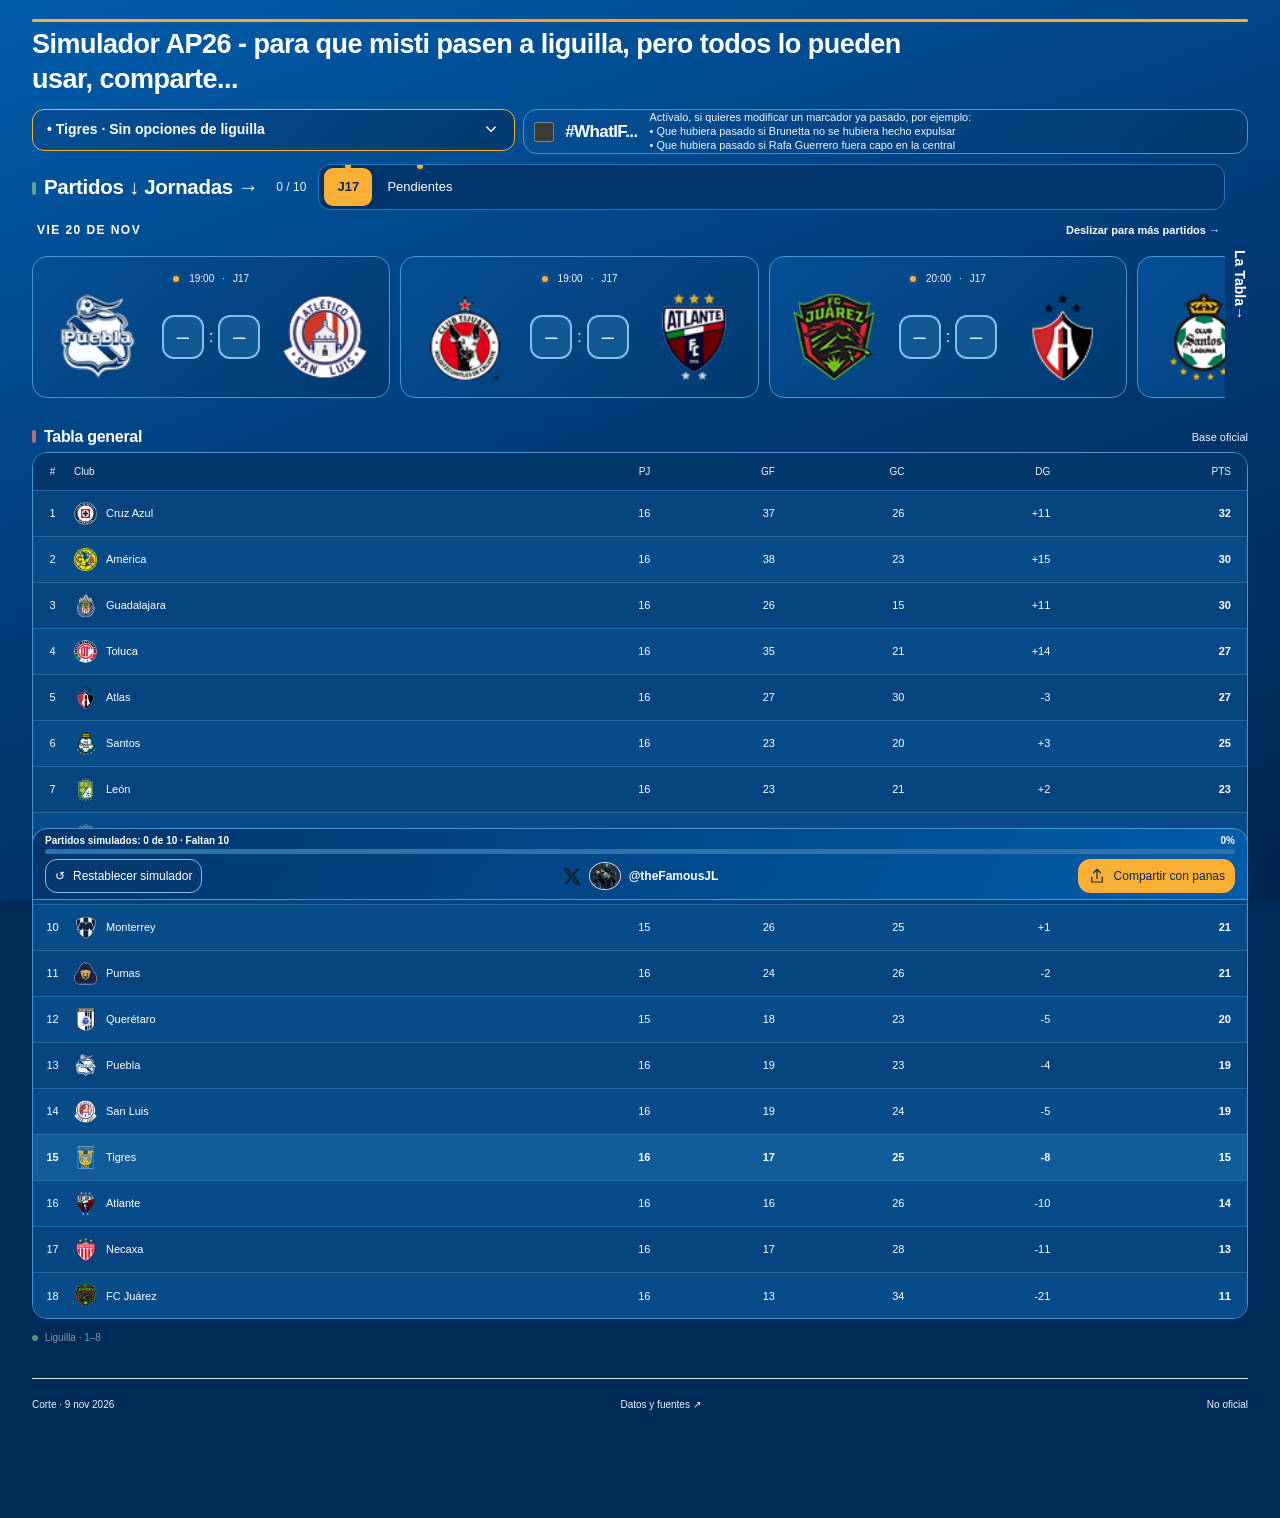
==== commit 3143d605: "Add files via upload" ====
--- a/index.html
+++ b/index.html
@@ -17,7 +17,7 @@
 <meta name="twitter:description" content="Simula el cierre del Apertura 2026, explora escenarios de Tigres y cambia resultados pasados con #WhatIF. Comparte tu tabla con tus panas."/>
 <meta name="twitter:image" content="https://ingnadaplete.github.io/SOMISTI/assets/somisti-social-v3.png"/>
 <meta name="twitter:image:alt" content="SOMISTI: ¿Sí pasan misti? Escudo de Tigres, nombre completo del simulador, avatar y firma @theFamousJL sobre azul y dorado."/>
-<link href="style.css?v=13" rel="stylesheet"/><script defer="" src="data.js?v=20261108"></script><script defer="" src="scenarios.js?v=20261108"></script><script defer="" src="engine.js?v=5"></script><script defer="" src="app.js?v=20261108"></script><script defer="" src="share.js?v=20261108"></script><style>
+<link href="style.css?v=13" rel="stylesheet"/><script defer="" src="data.js?v=20261109"></script><script defer="" src="scenarios.js?v=20261109"></script><script defer="" src="engine.js?v=5"></script><script defer="" src="app.js?v=20261109"></script><script defer="" src="share.js?v=20261109"></script><style>
 /* Ajustes Octubre 2026: index.html autocontenido, sin cambiar archivos JS/CSS externos. */
 .brand{min-width:0;flex:1}.brand>div{min-width:0}.brand h1{font-size:clamp(16px,2.4vw,25px);line-height:1.17;max-width:340px;text-wrap:balance}
 .header-actions{flex-shrink:0}
@@ -213,7 +213,7 @@
 <section aria-label="Escenarios para la liguilla" class="tigres"><button aria-controls="scenario-panel" aria-expanded="false" aria-label="Desplegar escenarios" class="scenario-toggle" id="scenario-toggle" type="button"><span>Tigres · Sin opciones de liguilla</span><svg aria-hidden="true" fill="none" height="20" stroke="currentColor" stroke-width="2" viewbox="0 0 24 24" width="20"><path d="m6 9 6 6 6-6"></path></svg></button><span class="sr-only">Posición proyectada de Tigres: <strong id="tigres-pos">14.º</strong>, <span id="tigres-points">14 pts</span></span><div class="scenario-panel" id="scenario-panel" inert=""><div class="scenario-panel-inner"><div class="scenario-grid" id="scenarios"></div></div></div></section>
 <div class="layout"><section class="matches"><div class="section-head"><h2><span class="portrait-match-title">Partidos</span><span class="landscape-match-title">Partidos ↓ Jornadas →</span></h2><span id="progress"></span></div><div class="whatif-control"><label><input id="whatif" type="checkbox"/><span>#WhatIF...</span></label><p>Actívalo, si quieres modificar un marcador ya pasado, por ejemplo:</p><div class="whatif-examples"><p>• Que hubiera pasado si Brunetta no se hubiera hecho expulsar<br/>• Que hubiera pasado si Rafa Guerrero fuera capo en la central</p></div><div class="whatif-help landscape-help"><span>Actívalo, si quieres modificar un marcador ya pasado, por ejemplo:</span><span>• Que hubiera pasado si Brunetta no se hubiera hecho expulsar</span><span>• Que hubiera pasado si Rafa Guerrero fuera capo en la central</span></div></div><nav aria-label="Jornadas" id="rounds"></nav><div class="fixtures-info"><time id="visible-match-date" aria-live="off"></time><span aria-hidden="true" class="swipe-hint">Deslizar para más partidos →</span></div><div id="fixtures"></div><p class="standings-scroll-hint" aria-hidden="true">↓ Deslizar abajo para ver la tabla general</p><span class="table-direction-hint" aria-hidden="true">La Tabla→</span></section>
 <section class="standings"><div class="section-head"><h2>Tabla general</h2><span id="table-state">Base oficial</span></div><div class="table-wrap"><table><thead><tr><th>#</th><th>Club</th><th>PJ</th><th class="extra">GF</th><th class="extra">GC</th><th>DG</th><th>PTS</th></tr></thead><tbody id="table"></tbody></table></div><div class="legend"><span><i></i> Liguilla · 1–8</span><span id="tie-note"></span></div></section></div>
-<footer><span>Corte · 8 nov 2026</span><a href="fuentes.html" rel="noopener" target="_blank">Datos y fuentes ↗</a><span>No oficial</span></footer><div aria-label="Progreso y acciones del simulador" class="sim-bottom-bar"><div class="sim-progress-top"><span id="completion-label">Partidos simulados: 0 de 11</span><span id="completion-percent">0%</span></div><div aria-label="Partidos pendientes simulados" aria-valuemax="100" aria-valuemin="0" aria-valuenow="0" class="sim-progress-track" id="completion-meter" role="progressbar"><div id="completion-fill"></div></div><div class="sim-bottom-actions"><div aria-label="X, avatar de @theFamousJL" class="social-signature"><svg aria-label="X" class="signature-x" role="img" viewbox="0 0 24 24"><path d="M18.9 2H22l-6.8 7.77L23.2 22h-6.26l-4.91-7.42L5.54 22H2.4l7.28-8.34L1.8 2h6.42l4.44 6.78L18.9 2Zm-1.1 18h1.74L7.27 3.89H5.41Z" fill="currentColor"></path></svg><img alt="Avatar de @theFamousJL" class="signature-avatar" src="assets/avatar.png"/><span class="signature-handle">@theFamousJL</span></div><div class="header-actions"><button aria-controls="share-menu" aria-expanded="false" aria-label="Compartir simulación" class="quiet" id="share-toggle"><svg aria-hidden="true" fill="none" height="18" stroke="currentColor" stroke-width="1.6" viewbox="0 0 24 24" width="18"><path d="M12 16V3m-5 5 5-5 5 5M5 13v7h14v-7"></path></svg><span>Compartir con panas</span></button><div hidden="" id="share-menu"><button data-share="image">Imagen <span>PNG</span></button><button data-share="json">JSON <span>↓</span></button><button data-share="link">Enlace <span>↗</span></button></div><button aria-label="Restablecer todos los marcadores" class="quiet" id="reset">↺ <span>Restablecer simulador</span></button></div></div></div><div aria-live="polite" class="sr-only" id="live"></div>
+<footer><span>Corte · 9 nov 2026</span><a href="fuentes.html" rel="noopener" target="_blank">Datos y fuentes ↗</a><span>No oficial</span></footer><div aria-label="Progreso y acciones del simulador" class="sim-bottom-bar"><div class="sim-progress-top"><span id="completion-label">Partidos simulados: 0 de 10</span><span id="completion-percent">0%</span></div><div aria-label="Partidos pendientes simulados" aria-valuemax="100" aria-valuemin="0" aria-valuenow="0" class="sim-progress-track" id="completion-meter" role="progressbar"><div id="completion-fill"></div></div><div class="sim-bottom-actions"><div aria-label="X, avatar de @theFamousJL" class="social-signature"><svg aria-label="X" class="signature-x" role="img" viewbox="0 0 24 24"><path d="M18.9 2H22l-6.8 7.77L23.2 22h-6.26l-4.91-7.42L5.54 22H2.4l7.28-8.34L1.8 2h6.42l4.44 6.78L18.9 2Zm-1.1 18h1.74L7.27 3.89H5.41Z" fill="currentColor"></path></svg><img alt="Avatar de @theFamousJL" class="signature-avatar" src="assets/avatar.png"/><span class="signature-handle">@theFamousJL</span></div><div class="header-actions"><button aria-controls="share-menu" aria-expanded="false" aria-label="Compartir simulación" class="quiet" id="share-toggle"><svg aria-hidden="true" fill="none" height="18" stroke="currentColor" stroke-width="1.6" viewbox="0 0 24 24" width="18"><path d="M12 16V3m-5 5 5-5 5 5M5 13v7h14v-7"></path></svg><span>Compartir con panas</span></button><div hidden="" id="share-menu"><button data-share="image">Imagen <span>PNG</span></button><button data-share="json">JSON <span>↓</span></button><button data-share="link">Enlace <span>↗</span></button></div><button aria-label="Restablecer todos los marcadores" class="quiet" id="reset">↺ <span>Restablecer simulador</span></button></div></div></div><div aria-live="polite" class="sr-only" id="live"></div>
 <span class="sr-only" id="save-status" role="status"></span><dialog id="image-dialog"><form method="dialog"><div class="dialog-heading"><h2>Compartir imagen</h2><button aria-label="Cerrar imagen" class="close-button">×</button></div><label for="simulation-name">Nombre de la simulación</label><input autocomplete="off" id="simulation-name" maxlength="80" placeholder="Mi simulación"/><label for="simulator-handle">Tu @ en X <span class="optional">· opcional</span></label><input autocapitalize="none" autocomplete="off" id="simulator-handle" maxlength="16" placeholder="@usuario" spellcheck="false"/><button class="quiet" id="export-image" type="button">Descargar imagen</button><p id="image-status" role="status"></p></form></dialog><dialog id="link-dialog"><form method="dialog"><div class="dialog-heading"><h2>Compartir enlace</h2><button aria-label="Cerrar" class="close-button">×</button></div><div id="host-field"><label for="public-url">URL de tu GitHub Pages</label><input autocomplete="url" id="public-url" placeholder="https://usuario.github.io/repositorio/" type="url"/><button class="quiet" id="build-link" type="button">Crear enlace</button></div><label class="sr-only" for="share-url">Enlace de la simulación</label><textarea id="share-url" placeholder="Enlace de tu simulación" readonly="" rows="3"></textarea><button class="quiet" id="copy-link" type="button">Copiar enlace</button><p id="share-status" role="status"></p></form></dialog></main><script>
 /* Los scripts con defer terminan antes de DOMContentLoaded. */
 document.addEventListener('DOMContentLoaded',()=>{
